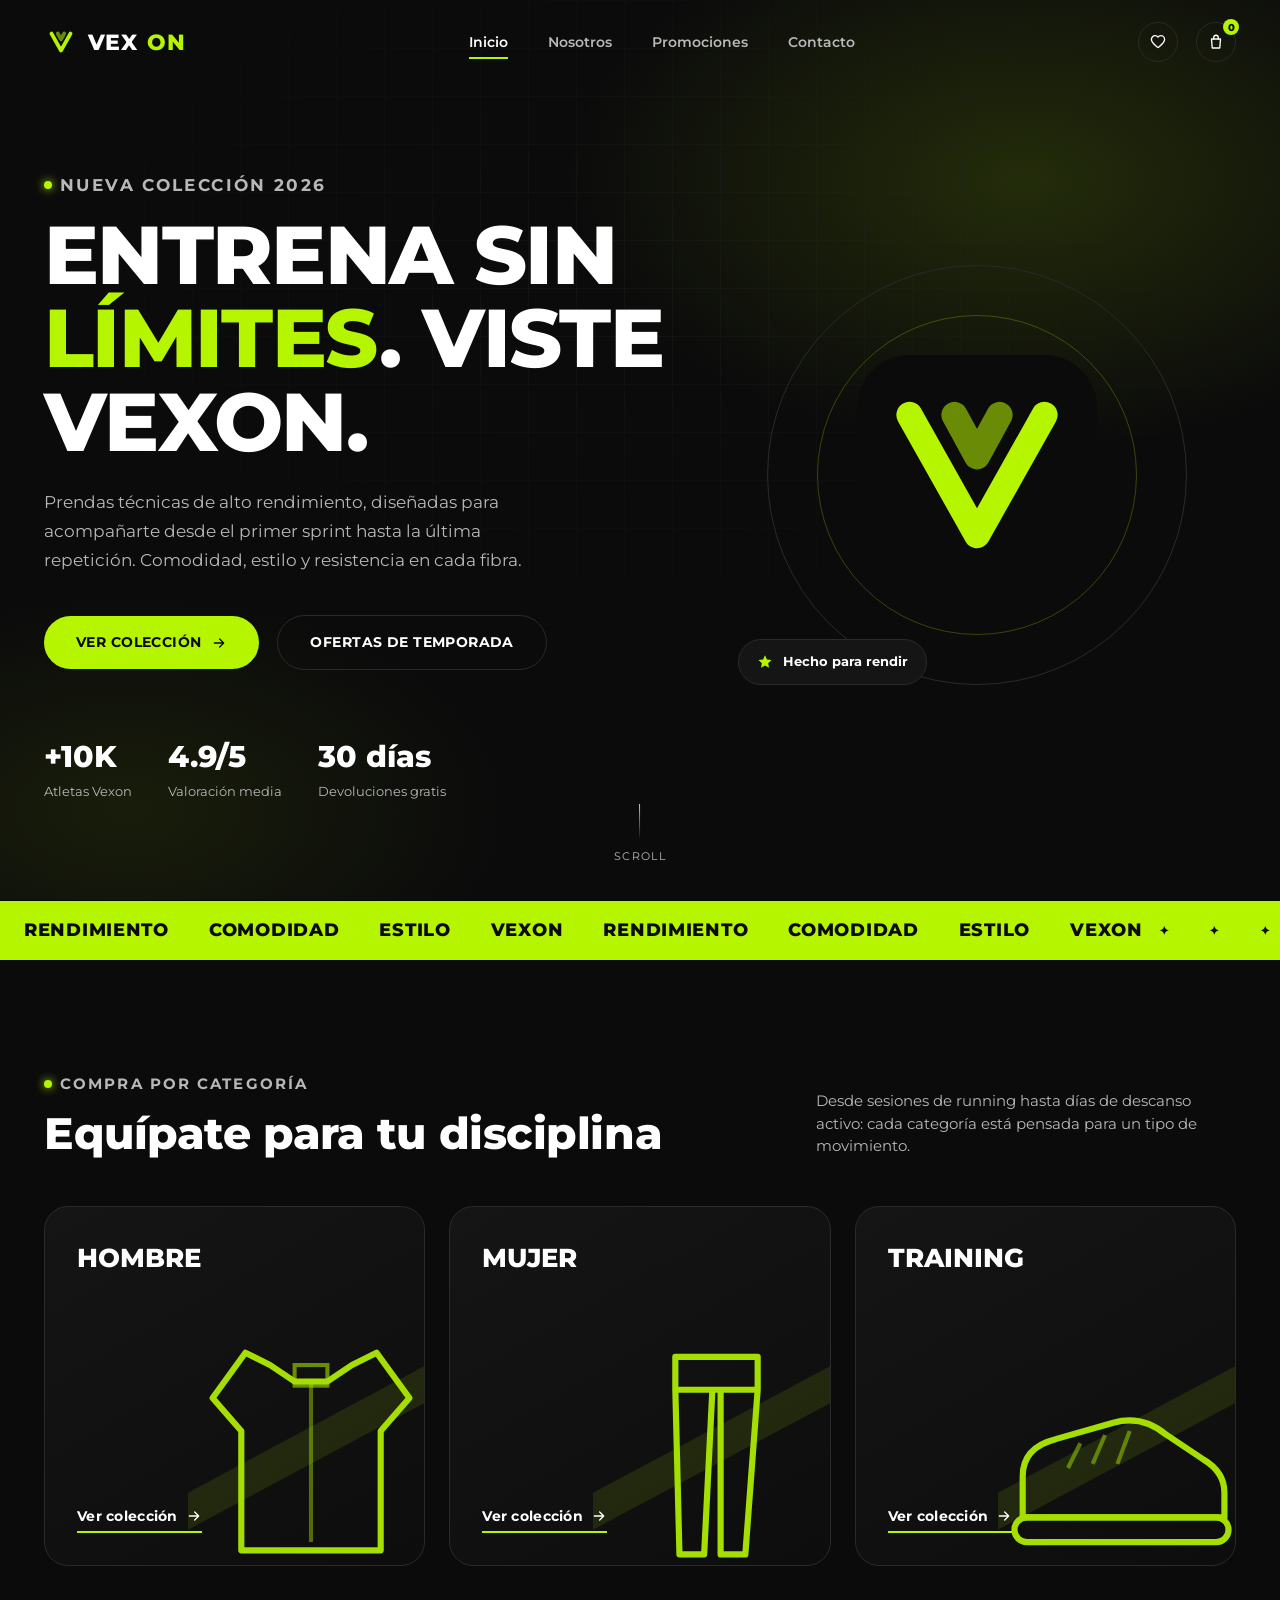
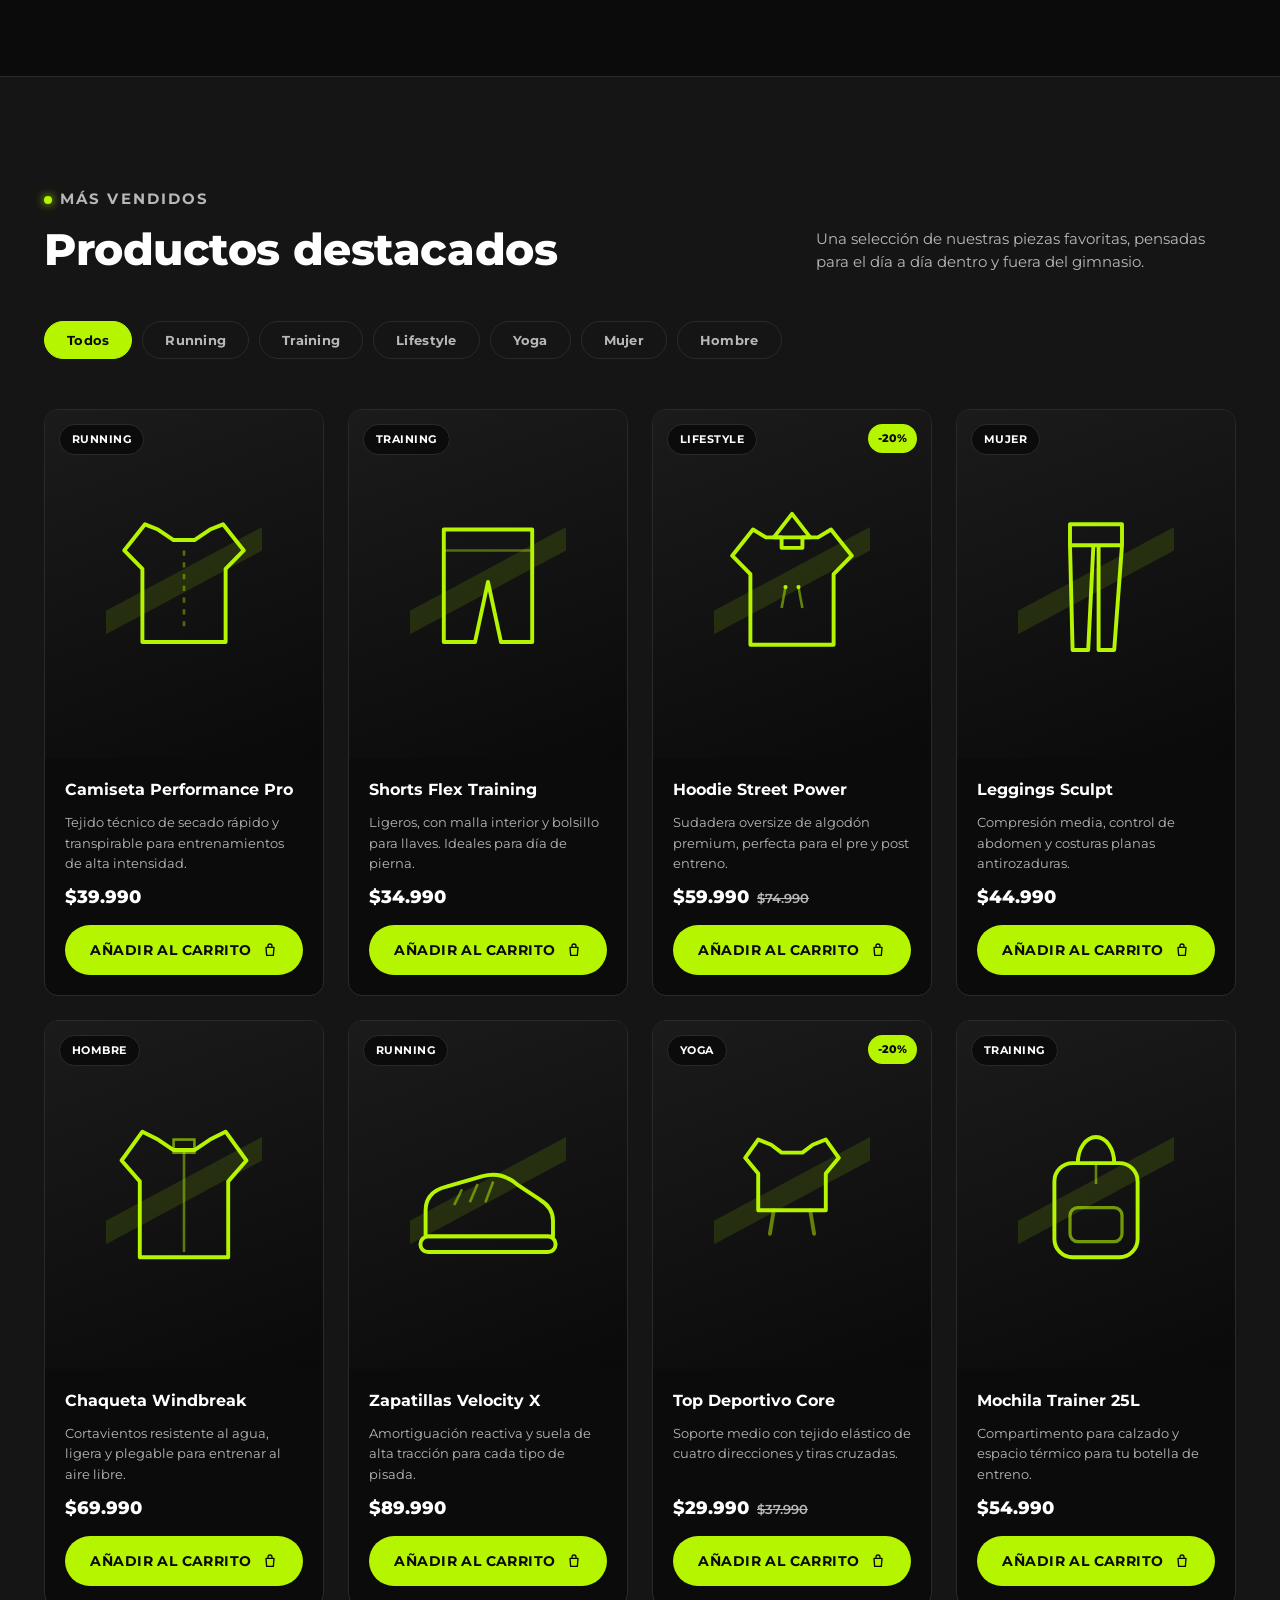
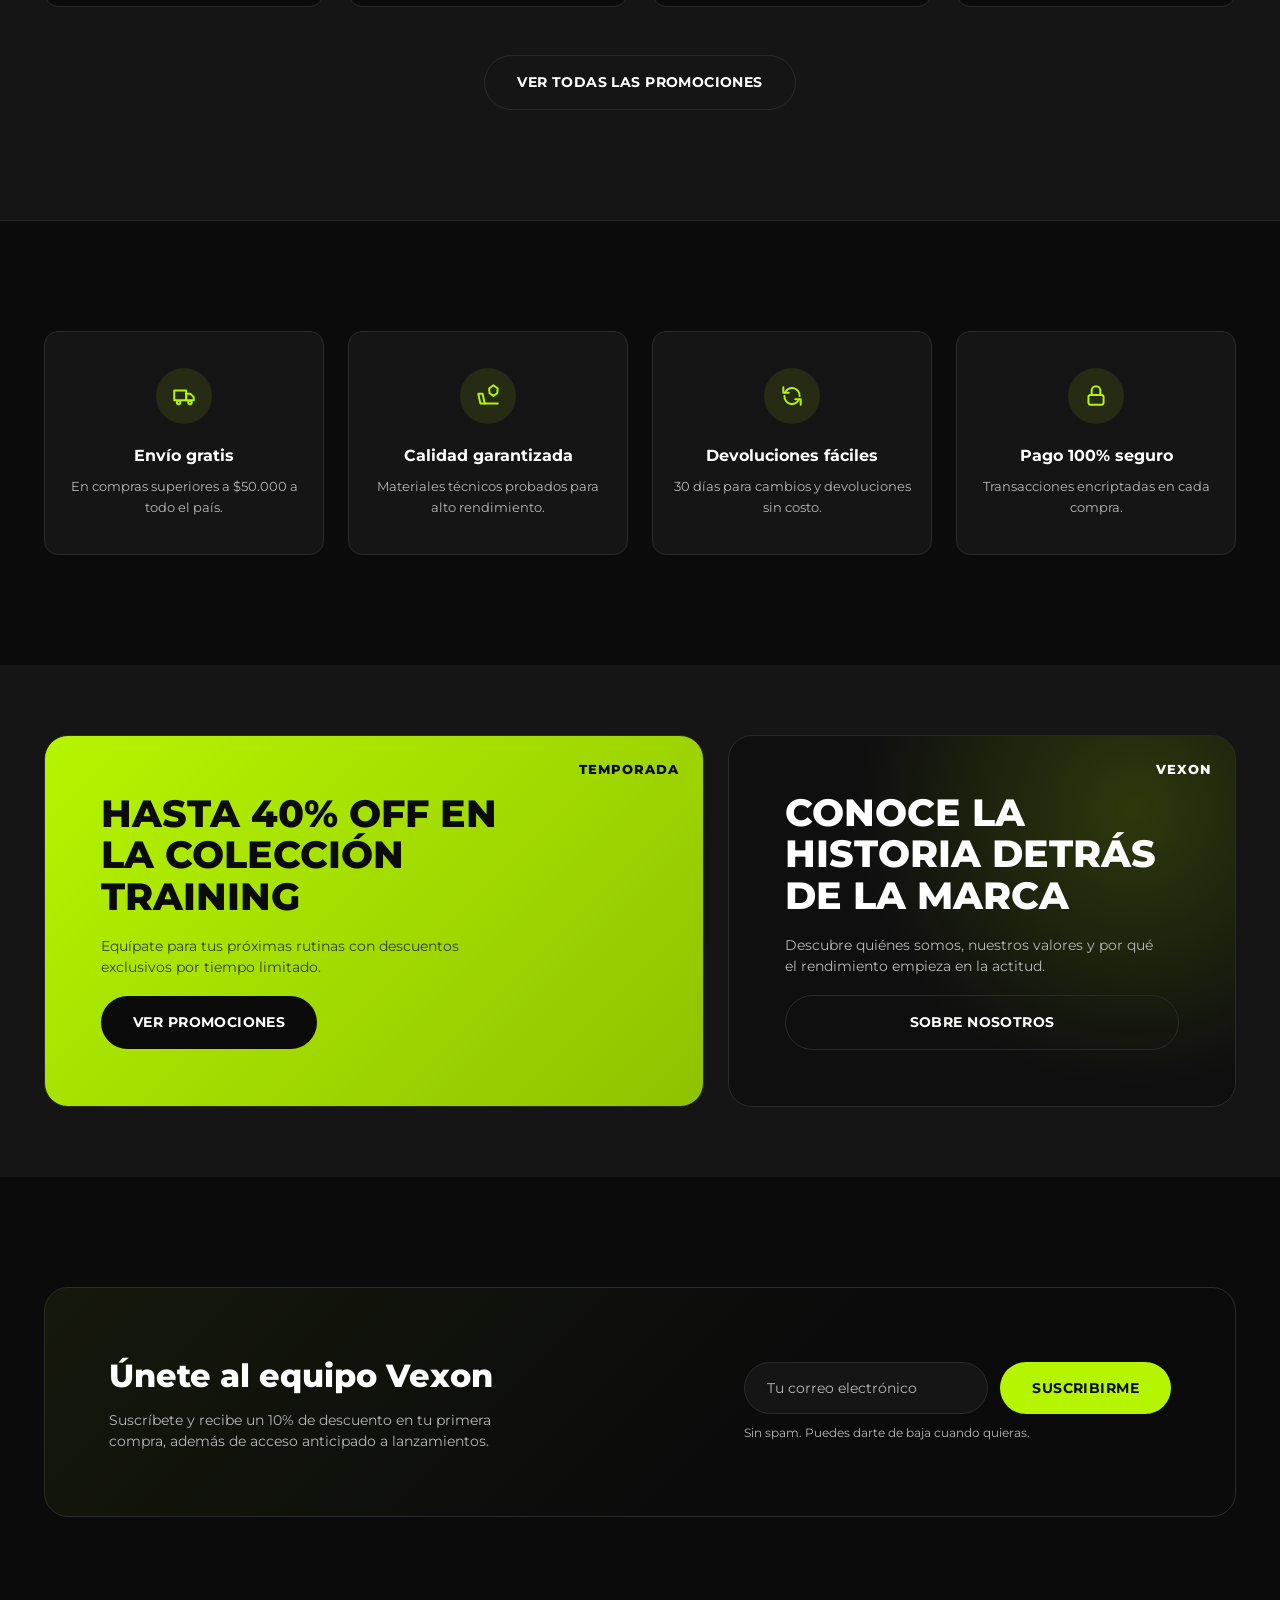
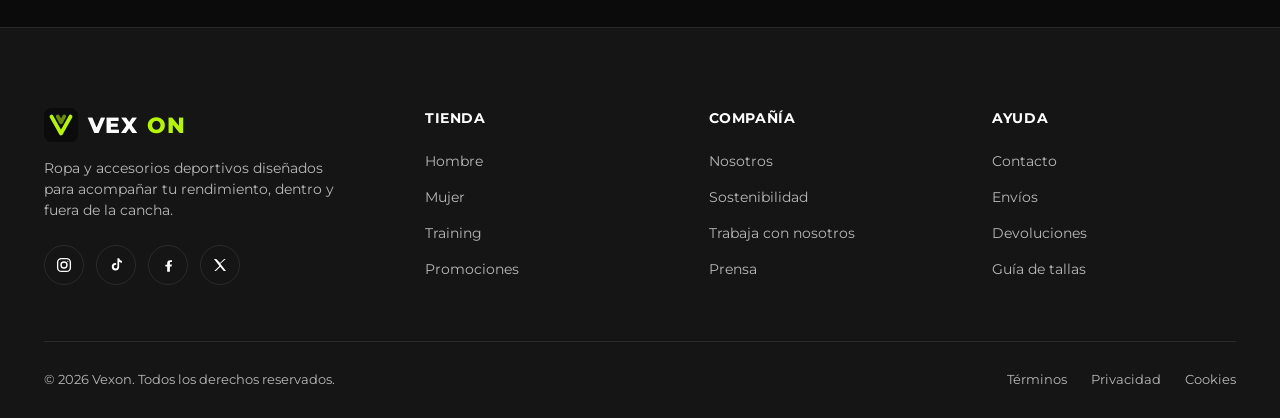
==== index.html @ 49bed523 "home termiando" ====
<!DOCTYPE html>
<html lang="es">
<head>
  <meta charset="UTF-8" />
  <meta name="viewport" content="width=device-width, initial-scale=1.0" />
  <title>Vexon | Ropa deportiva de alto rendimiento</title>
  <meta name="description" content="Vexon — ropa y accesorios deportivos diseñados para rendir al máximo. Running, training y lifestyle en una sola marca." />
  <link rel="icon" type="image/svg+xml" href="assets/icons/logo-mark.svg" />

  <link rel="preconnect" href="https://fonts.googleapis.com" />
  <link rel="preconnect" href="https://fonts.gstatic.com" crossorigin />
  <link href="https://fonts.googleapis.com/css2?family=Montserrat:wght@400;500;600;700;800&display=swap" rel="stylesheet" />

  <link rel="stylesheet" href="styles/index.css" />
</head>
<body>

  <!-- ============================= HEADER ============================= -->
  <header class="header" id="header">
    <div class="container nav">
      <a href="#inicio" class="brand">
        <img src="assets/icons/logo-mark.svg" alt="" width="34" height="34" />
        VEX<span>ON</span>
      </a>

      <nav class="nav-links" id="navLinks">
        <a href="#inicio" class="is-active">Inicio</a>
        <a href="nosotros.html">Nosotros</a>
        <a href="promociones.html">Promociones</a>
        <a href="contacto.html">Contacto</a>
      </nav>

      <div class="nav-actions">
        <button class="icon-btn" id="wishlistHeaderBtn" aria-label="Favoritos" type="button">
          <svg viewBox="0 0 24 24" fill="none" stroke="currentColor" stroke-width="1.8" stroke-linecap="round" stroke-linejoin="round"><path d="M20.8 8.6c0 4-4.2 6.9-8.3 10.5-.3.3-.7.3-1 0C7.4 15.5 3.2 12.6 3.2 8.6 3.2 5.5 5.6 3.5 8.2 3.5c1.6 0 3 .8 3.8 2 .8-1.2 2.2-2 3.8-2 2.6 0 5 2 5 5.1Z"/></svg>
        </button>
        <button class="icon-btn" id="cartBtn" aria-label="Carrito de compras" type="button">
          <svg viewBox="0 0 24 24" fill="none" stroke="currentColor" stroke-width="1.8" stroke-linecap="round" stroke-linejoin="round"><path d="M6 8h12l-1 12H7L6 8Z"/><path d="M9 8V6a3 3 0 1 1 6 0v2"/></svg>
          <span class="cart-count" id="cartCount">0</span>
        </button>
        <button class="nav-toggle" id="navToggle" aria-label="Abrir menú" aria-expanded="false">
          <svg class="icon-open" viewBox="0 0 24 24" fill="none" stroke="currentColor" stroke-width="1.8" stroke-linecap="round"><path d="M3 6h18M3 12h18M3 18h18"/></svg>
          <svg class="icon-close" viewBox="0 0 24 24" fill="none" stroke="currentColor" stroke-width="1.8" stroke-linecap="round"><path d="M6 6l12 12M18 6 6 18"/></svg>
        </button>
      </div>
    </div>
  </header>

  <main>
    <!-- ============================= HERO ============================= -->
    <section id="inicio" class="hero">
      <div class="container hero-grid">
        <div class="hero-content">
          <p class="eyebrow">Nueva colección 2026</p>
          <h1>Entrena sin <em>límites</em>. Viste Vexon.</h1>
          <p>
            Prendas técnicas de alto rendimiento, diseñadas para acompañarte desde el
            primer sprint hasta la última repetición. Comodidad, estilo y resistencia
            en cada fibra.
          </p>

          <div class="hero-actions">
            <a href="#productos" class="btn btn-primary">
              Ver colección
              <svg viewBox="0 0 24 24" fill="none" stroke="currentColor" stroke-width="2" stroke-linecap="round" stroke-linejoin="round"><path d="M5 12h14M13 6l6 6-6 6"/></svg>
            </a>
            <a href="promociones.html" class="btn btn-outline">Ofertas de temporada</a>
          </div>

          <div class="hero-stats reveal">
            <div>
              <strong>+10K</strong>
              <span>Atletas Vexon</span>
            </div>
            <div>
              <strong>4.9/5</strong>
              <span>Valoración media</span>
            </div>
            <div>
              <strong>30 días</strong>
              <span>Devoluciones gratis</span>
            </div>
          </div>
        </div>

        <div class="hero-visual">
          <div class="glow-ring"></div>
          <div class="glow-ring"></div>
          <div class="hero-mark">
            <img src="assets/icons/logo-mark.svg" alt="Símbolo Vexon" />
          </div>
          <div class="hero-badge">
            <svg viewBox="0 0 24 24" fill="currentColor"><path d="M12 2l2.9 6.3 6.9.8-5.1 4.7 1.4 6.8L12 17.3 5.9 20.6l1.4-6.8-5.1-4.7 6.9-.8L12 2Z"/></svg>
            Hecho para rendir
          </div>
        </div>
      </div>

      <a href="#categorias" class="scroll-cue">
        <span class="line"></span>
        Scroll
      </a>
    </section>

    <!-- ============================= MARQUEE ============================= -->
    <div class="marquee">
      <div class="marquee-track" id="marqueeTrack">
        <span>Rendimiento <span>Comodidad <span>Estilo <span>Vexon <span>Rendimiento <span>Comodidad <span>Estilo <span>Vexon </span></span></span></span></span></span></span></span>
      </div>
    </div>

    <!-- ============================= CATEGORÍAS ============================= -->
    <section id="categorias" class="section categories">
      <div class="container">
        <div class="section-head reveal">
          <div>
            <p class="eyebrow">Compra por categoría</p>
            <h2>Equípate para tu disciplina</h2>
          </div>
          <p>Desde sesiones de running hasta días de descanso activo: cada categoría está pensada para un tipo de movimiento.</p>
        </div>

        <div class="category-grid">
          <article class="category-card reveal">
            <h3>Hombre</h3>
            <img class="category-icon" src="assets/images/product-jacket.svg" alt="" />
            <a href="#productos" class="text-link">
              Ver colección
              <svg viewBox="0 0 24 24" fill="none" stroke="currentColor" stroke-width="2" stroke-linecap="round" stroke-linejoin="round"><path d="M5 12h14M13 6l6 6-6 6"/></svg>
            </a>
          </article>

          <article class="category-card reveal">
            <h3>Mujer</h3>
            <img class="category-icon" src="assets/images/product-leggings.svg" alt="" />
            <a href="#productos" class="text-link">
              Ver colección
              <svg viewBox="0 0 24 24" fill="none" stroke="currentColor" stroke-width="2" stroke-linecap="round" stroke-linejoin="round"><path d="M5 12h14M13 6l6 6-6 6"/></svg>
            </a>
          </article>

          <article class="category-card reveal">
            <h3>Training</h3>
            <img class="category-icon" src="assets/images/product-sneakers.svg" alt="" />
            <a href="#productos" class="text-link">
              Ver colección
              <svg viewBox="0 0 24 24" fill="none" stroke="currentColor" stroke-width="2" stroke-linecap="round" stroke-linejoin="round"><path d="M5 12h14M13 6l6 6-6 6"/></svg>
            </a>
          </article>
        </div>
      </div>
    </section>

    <!-- ============================= PRODUCTOS ============================= -->
    <section id="productos" class="section products">
      <div class="container">
        <div class="section-head reveal">
          <div>
            <p class="eyebrow">Más vendidos</p>
            <h2>Productos destacados</h2>
          </div>
          <p>Una selección de nuestras piezas favoritas, pensadas para el día a día dentro y fuera del gimnasio.</p>
        </div>

        <div class="filter-tabs reveal" id="filterTabs">
          <button type="button" class="is-active" data-filter="Todos">Todos</button>
          <button type="button" data-filter="Running">Running</button>
          <button type="button" data-filter="Training">Training</button>
          <button type="button" data-filter="Lifestyle">Lifestyle</button>
          <button type="button" data-filter="Yoga">Yoga</button>
          <button type="button" data-filter="Mujer">Mujer</button>
          <button type="button" data-filter="Hombre">Hombre</button>
        </div>

        <div class="product-grid" id="productGrid">

          <!-- Producto 1 -->
          <article class="product-card reveal" data-category="Running">
            <div class="product-media">
              <span class="product-tag">Running</span>
              <img src="assets/images/product-tshirt.svg" alt="Camiseta Performance Pro" />
              <button class="product-wishlist" type="button" aria-label="Agregar a favoritos">
                <svg viewBox="0 0 24 24" fill="none" stroke="currentColor" stroke-width="1.8" stroke-linecap="round" stroke-linejoin="round"><path d="M20.8 8.6c0 4-4.2 6.9-8.3 10.5-.3.3-.7.3-1 0C7.4 15.5 3.2 12.6 3.2 8.6 3.2 5.5 5.6 3.5 8.2 3.5c1.6 0 3 .8 3.8 2 .8-1.2 2.2-2 3.8-2 2.6 0 5 2 5 5.1Z"/></svg>
              </button>
            </div>
            <div class="product-info">
              <h3>Camiseta Performance Pro</h3>
              <p>Tejido técnico de secado rápido y transpirable para entrenamientos de alta intensidad.</p>
              <div class="product-price"><span>$39.990</span></div>
              <button class="btn btn-primary btn-block btn-add">
                Añadir al carrito
                <svg viewBox="0 0 24 24" fill="none" stroke="currentColor" stroke-width="2" stroke-linecap="round" stroke-linejoin="round"><path d="M6 8h12l-1 12H7L6 8Z"/><path d="M9 8V6a3 3 0 1 1 6 0v2"/></svg>
              </button>
            </div>
          </article>

          <!-- Producto 2 -->
          <article class="product-card reveal" data-category="Training">
            <div class="product-media">
              <span class="product-tag">Training</span>
              <img src="assets/images/product-shorts.svg" alt="Shorts Flex Training" />
              <button class="product-wishlist" type="button" aria-label="Agregar a favoritos">
                <svg viewBox="0 0 24 24" fill="none" stroke="currentColor" stroke-width="1.8" stroke-linecap="round" stroke-linejoin="round"><path d="M20.8 8.6c0 4-4.2 6.9-8.3 10.5-.3.3-.7.3-1 0C7.4 15.5 3.2 12.6 3.2 8.6 3.2 5.5 5.6 3.5 8.2 3.5c1.6 0 3 .8 3.8 2 .8-1.2 2.2-2 3.8-2 2.6 0 5 2 5 5.1Z"/></svg>
              </button>
            </div>
            <div class="product-info">
              <h3>Shorts Flex Training</h3>
              <p>Ligeros, con malla interior y bolsillo para llaves. Ideales para día de pierna.</p>
              <div class="product-price"><span>$34.990</span></div>
              <button class="btn btn-primary btn-block btn-add">
                Añadir al carrito
                <svg viewBox="0 0 24 24" fill="none" stroke="currentColor" stroke-width="2" stroke-linecap="round" stroke-linejoin="round"><path d="M6 8h12l-1 12H7L6 8Z"/><path d="M9 8V6a3 3 0 1 1 6 0v2"/></svg>
              </button>
            </div>
          </article>

          <!-- Producto 3 -->
          <article class="product-card reveal" data-category="Lifestyle">
            <div class="product-media">
              <span class="product-tag">Lifestyle</span>
              <span class="product-discount">-20%</span>
              <img src="assets/images/product-hoodie.svg" alt="Hoodie Street Power" />
              <button class="product-wishlist" type="button" aria-label="Agregar a favoritos">
                <svg viewBox="0 0 24 24" fill="none" stroke="currentColor" stroke-width="1.8" stroke-linecap="round" stroke-linejoin="round"><path d="M20.8 8.6c0 4-4.2 6.9-8.3 10.5-.3.3-.7.3-1 0C7.4 15.5 3.2 12.6 3.2 8.6 3.2 5.5 5.6 3.5 8.2 3.5c1.6 0 3 .8 3.8 2 .8-1.2 2.2-2 3.8-2 2.6 0 5 2 5 5.1Z"/></svg>
              </button>
            </div>
            <div class="product-info">
              <h3>Hoodie Street Power</h3>
              <p>Sudadera oversize de algodón premium, perfecta para el pre y post entreno.</p>
              <div class="product-price">
                <span>$59.990</span>
                <span class="old-price">$74.990</span>
              </div>
              <button class="btn btn-primary btn-block btn-add">
                Añadir al carrito
                <svg viewBox="0 0 24 24" fill="none" stroke="currentColor" stroke-width="2" stroke-linecap="round" stroke-linejoin="round"><path d="M6 8h12l-1 12H7L6 8Z"/><path d="M9 8V6a3 3 0 1 1 6 0v2"/></svg>
              </button>
            </div>
          </article>

          <!-- Producto 4 -->
          <article class="product-card reveal" data-category="Mujer">
            <div class="product-media">
              <span class="product-tag">Mujer</span>
              <img src="assets/images/product-leggings.svg" alt="Leggings Sculpt" />
              <button class="product-wishlist" type="button" aria-label="Agregar a favoritos">
                <svg viewBox="0 0 24 24" fill="none" stroke="currentColor" stroke-width="1.8" stroke-linecap="round" stroke-linejoin="round"><path d="M20.8 8.6c0 4-4.2 6.9-8.3 10.5-.3.3-.7.3-1 0C7.4 15.5 3.2 12.6 3.2 8.6 3.2 5.5 5.6 3.5 8.2 3.5c1.6 0 3 .8 3.8 2 .8-1.2 2.2-2 3.8-2 2.6 0 5 2 5 5.1Z"/></svg>
              </button>
            </div>
            <div class="product-info">
              <h3>Leggings Sculpt</h3>
              <p>Compresión media, control de abdomen y costuras planas antirozaduras.</p>
              <div class="product-price"><span>$44.990</span></div>
              <button class="btn btn-primary btn-block btn-add">
                Añadir al carrito
                <svg viewBox="0 0 24 24" fill="none" stroke="currentColor" stroke-width="2" stroke-linecap="round" stroke-linejoin="round"><path d="M6 8h12l-1 12H7L6 8Z"/><path d="M9 8V6a3 3 0 1 1 6 0v2"/></svg>
              </button>
            </div>
          </article>

          <!-- Producto 5 -->
          <article class="product-card reveal" data-category="Hombre">
            <div class="product-media">
              <span class="product-tag">Hombre</span>
              <img src="assets/images/product-jacket.svg" alt="Chaqueta Windbreak" />
              <button class="product-wishlist" type="button" aria-label="Agregar a favoritos">
                <svg viewBox="0 0 24 24" fill="none" stroke="currentColor" stroke-width="1.8" stroke-linecap="round" stroke-linejoin="round"><path d="M20.8 8.6c0 4-4.2 6.9-8.3 10.5-.3.3-.7.3-1 0C7.4 15.5 3.2 12.6 3.2 8.6 3.2 5.5 5.6 3.5 8.2 3.5c1.6 0 3 .8 3.8 2 .8-1.2 2.2-2 3.8-2 2.6 0 5 2 5 5.1Z"/></svg>
              </button>
            </div>
            <div class="product-info">
              <h3>Chaqueta Windbreak</h3>
              <p>Cortavientos resistente al agua, ligera y plegable para entrenar al aire libre.</p>
              <div class="product-price"><span>$69.990</span></div>
              <button class="btn btn-primary btn-block btn-add">
                Añadir al carrito
                <svg viewBox="0 0 24 24" fill="none" stroke="currentColor" stroke-width="2" stroke-linecap="round" stroke-linejoin="round"><path d="M6 8h12l-1 12H7L6 8Z"/><path d="M9 8V6a3 3 0 1 1 6 0v2"/></svg>
              </button>
            </div>
          </article>

          <!-- Producto 6 -->
          <article class="product-card reveal" data-category="Running">
            <div class="product-media">
              <span class="product-tag">Running</span>
              <img src="assets/images/product-sneakers.svg" alt="Zapatillas Velocity X" />
              <button class="product-wishlist" type="button" aria-label="Agregar a favoritos">
                <svg viewBox="0 0 24 24" fill="none" stroke="currentColor" stroke-width="1.8" stroke-linecap="round" stroke-linejoin="round"><path d="M20.8 8.6c0 4-4.2 6.9-8.3 10.5-.3.3-.7.3-1 0C7.4 15.5 3.2 12.6 3.2 8.6 3.2 5.5 5.6 3.5 8.2 3.5c1.6 0 3 .8 3.8 2 .8-1.2 2.2-2 3.8-2 2.6 0 5 2 5 5.1Z"/></svg>
              </button>
            </div>
            <div class="product-info">
              <h3>Zapatillas Velocity X</h3>
              <p>Amortiguación reactiva y suela de alta tracción para cada tipo de pisada.</p>
              <div class="product-price"><span>$89.990</span></div>
              <button class="btn btn-primary btn-block btn-add">
                Añadir al carrito
                <svg viewBox="0 0 24 24" fill="none" stroke="currentColor" stroke-width="2" stroke-linecap="round" stroke-linejoin="round"><path d="M6 8h12l-1 12H7L6 8Z"/><path d="M9 8V6a3 3 0 1 1 6 0v2"/></svg>
              </button>
            </div>
          </article>

          <!-- Producto 7 -->
          <article class="product-card reveal" data-category="Yoga">
            <div class="product-media">
              <span class="product-tag">Yoga</span>
              <span class="product-discount">-20%</span>
              <img src="assets/images/product-top.svg" alt="Top Deportivo Core" />
              <button class="product-wishlist" type="button" aria-label="Agregar a favoritos">
                <svg viewBox="0 0 24 24" fill="none" stroke="currentColor" stroke-width="1.8" stroke-linecap="round" stroke-linejoin="round"><path d="M20.8 8.6c0 4-4.2 6.9-8.3 10.5-.3.3-.7.3-1 0C7.4 15.5 3.2 12.6 3.2 8.6 3.2 5.5 5.6 3.5 8.2 3.5c1.6 0 3 .8 3.8 2 .8-1.2 2.2-2 3.8-2 2.6 0 5 2 5 5.1Z"/></svg>
              </button>
            </div>
            <div class="product-info">
              <h3>Top Deportivo Core</h3>
              <p>Soporte medio con tejido elástico de cuatro direcciones y tiras cruzadas.</p>
              <div class="product-price">
                <span>$29.990</span>
                <span class="old-price">$37.990</span>
              </div>
              <button class="btn btn-primary btn-block btn-add">
                Añadir al carrito
                <svg viewBox="0 0 24 24" fill="none" stroke="currentColor" stroke-width="2" stroke-linecap="round" stroke-linejoin="round"><path d="M6 8h12l-1 12H7L6 8Z"/><path d="M9 8V6a3 3 0 1 1 6 0v2"/></svg>
              </button>
            </div>
          </article>

          <!-- Producto 8 -->
          <article class="product-card reveal" data-category="Training">
            <div class="product-media">
              <span class="product-tag">Training</span>
              <img src="assets/images/product-bag.svg" alt="Mochila Trainer 25L" />
              <button class="product-wishlist" type="button" aria-label="Agregar a favoritos">
                <svg viewBox="0 0 24 24" fill="none" stroke="currentColor" stroke-width="1.8" stroke-linecap="round" stroke-linejoin="round"><path d="M20.8 8.6c0 4-4.2 6.9-8.3 10.5-.3.3-.7.3-1 0C7.4 15.5 3.2 12.6 3.2 8.6 3.2 5.5 5.6 3.5 8.2 3.5c1.6 0 3 .8 3.8 2 .8-1.2 2.2-2 3.8-2 2.6 0 5 2 5 5.1Z"/></svg>
              </button>
            </div>
            <div class="product-info">
              <h3>Mochila Trainer 25L</h3>
              <p>Compartimento para calzado y espacio térmico para tu botella de entreno.</p>
              <div class="product-price"><span>$54.990</span></div>
              <button class="btn btn-primary btn-block btn-add">
                Añadir al carrito
                <svg viewBox="0 0 24 24" fill="none" stroke="currentColor" stroke-width="2" stroke-linecap="round" stroke-linejoin="round"><path d="M6 8h12l-1 12H7L6 8Z"/><path d="M9 8V6a3 3 0 1 1 6 0v2"/></svg>
              </button>
            </div>
          </article>

        </div>

        <div class="products-footer">
          <a href="promociones.html" class="btn btn-outline">Ver todas las promociones</a>
        </div>
      </div>
    </section>

    <!-- ============================= BENEFICIOS ============================= -->
    <section id="beneficios" class="section benefits">
      <div class="container">
        <div class="benefits-grid">
          <div class="benefit-card reveal">
            <div class="benefit-icon">
              <svg viewBox="0 0 24 24" fill="none" stroke="currentColor" stroke-width="1.8" stroke-linecap="round" stroke-linejoin="round"><path d="M3 7h11v9H3V7Z"/><path d="M14 10h4l3 3v3h-7v-6Z"/><circle cx="7" cy="18" r="1.6"/><circle cx="17.5" cy="18" r="1.6"/></svg>
            </div>
            <h3>Envío gratis</h3>
            <p>En compras superiores a $50.000 a todo el país.</p>
          </div>

          <div class="benefit-card reveal">
            <div class="benefit-icon">
              <svg viewBox="0 0 24 24" fill="none" stroke="currentColor" stroke-width="1.8" stroke-linecap="round" stroke-linejoin="round"><path d="M17 2.1 21 5l-.5 4.5-3.5 2.4-3.5-2.4L13 5l4-2.9Z"/><path d="M3 10h4l2 9H5l-2-9Z"/><path d="M9 19h12"/></svg>
            </div>
            <h3>Calidad garantizada</h3>
            <p>Materiales técnicos probados para alto rendimiento.</p>
          </div>

          <div class="benefit-card reveal">
            <div class="benefit-icon">
              <svg viewBox="0 0 24 24" fill="none" stroke="currentColor" stroke-width="1.8" stroke-linecap="round" stroke-linejoin="round"><path d="M4 4v5h5"/><path d="M20 20v-5h-5"/><path d="M5.5 9A7 7 0 0 1 19 12M18.5 15A7 7 0 0 1 5 12"/></svg>
            </div>
            <h3>Devoluciones fáciles</h3>
            <p>30 días para cambios y devoluciones sin costo.</p>
          </div>

          <div class="benefit-card reveal">
            <div class="benefit-icon">
              <svg viewBox="0 0 24 24" fill="none" stroke="currentColor" stroke-width="1.8" stroke-linecap="round" stroke-linejoin="round"><rect x="5" y="11" width="14" height="9" rx="2"/><path d="M8 11V7a4 4 0 1 1 8 0v4"/></svg>
            </div>
            <h3>Pago 100% seguro</h3>
            <p>Transacciones encriptadas en cada compra.</p>
          </div>
        </div>
      </div>
    </section>

    <!-- ============================= PROMO ============================= -->
    <section id="promo" class="section-tight promo">
      <div class="container">
        <div class="promo-grid">
          <div class="promo-card is-accent reveal">
            <span class="promo-tag">Temporada</span>
            <h3>Hasta 40% OFF en la colección Training</h3>
            <p>Equípate para tus próximas rutinas con descuentos exclusivos por tiempo limitado.</p>
            <a href="promociones.html" class="btn btn-dark">Ver promociones</a>
          </div>

          <div class="promo-card is-dark reveal">
            <span class="promo-tag">Vexon</span>
            <h3>Conoce la historia detrás de la marca</h3>
            <p>Descubre quiénes somos, nuestros valores y por qué el rendimiento empieza en la actitud.</p>
            <a href="nosotros.html" class="btn btn-outline">Sobre nosotros</a>
          </div>
        </div>
      </div>
    </section>

    <!-- ============================= NEWSLETTER ============================= -->
    <section id="newsletter" class="section newsletter">
      <div class="container">
        <div class="newsletter-box reveal">
          <div class="newsletter-copy">
            <h2>Únete al equipo Vexon</h2>
            <p>Suscríbete y recibe un 10% de descuento en tu primera compra, además de acceso anticipado a lanzamientos.</p>
          </div>

          <div>
            <form class="newsletter-form" id="newsletterForm">
              <input type="email" placeholder="Tu correo electrónico" required aria-label="Correo electrónico" />
              <button type="submit" class="btn btn-primary">Suscribirme</button>
            </form>
            <p class="newsletter-note" id="newsletterNote">Sin spam. Puedes darte de baja cuando quieras.</p>
          </div>
        </div>
      </div>
    </section>
  </main>

  <!-- ============================= FOOTER ============================= -->
  <footer class="footer">
    <div class="container">
      <div class="footer-grid">
        <div class="footer-brand">
          <a href="#inicio" class="brand">
            <img src="assets/icons/logo-mark.svg" alt="" width="34" height="34" />
            VEX<span>ON</span>
          </a>
          <p>Ropa y accesorios deportivos diseñados para acompañar tu rendimiento, dentro y fuera de la cancha.</p>
          <div class="social-row">
            <a class="icon-btn" href="#" aria-label="Instagram">
              <svg viewBox="0 0 24 24" fill="none" stroke="currentColor" stroke-width="1.8"><rect x="3.5" y="3.5" width="17" height="17" rx="5"/><circle cx="12" cy="12" r="4"/><circle cx="17" cy="7" r="0.8" fill="currentColor" stroke="none"/></svg>
            </a>
            <a class="icon-btn" href="#" aria-label="TikTok">
              <svg viewBox="0 0 24 24" fill="currentColor"><path d="M14 3h2.3c.3 1.8 1.6 3.3 3.7 3.5v2.4c-1.4 0-2.7-.4-3.8-1.2v6.6a4.9 4.9 0 1 1-4.9-4.9c.3 0 .6 0 .9.1v2.5a2.4 2.4 0 1 0 1.7 2.3V3Z"/></svg>
            </a>
            <a class="icon-btn" href="#" aria-label="Facebook">
              <svg viewBox="0 0 24 24" fill="currentColor"><path d="M14.5 21v-7h2.3l.4-2.7h-2.7V9.4c0-.8.2-1.3 1.4-1.3h1.4V5.7c-.6-.1-1.5-.2-2.4-.2-2.4 0-4 1.5-4 4.1v2.2H8.5V14h2.4v7h3.6Z"/></svg>
            </a>
            <a class="icon-btn" href="#" aria-label="X / Twitter">
              <svg viewBox="0 0 24 24" fill="currentColor"><path d="M4 4l7.3 9.2L4.4 20h2.1l5.9-5.8L17 20h3l-7.6-9.6L19.6 4h-2.1l-5.4 5.3L7 4H4Z"/></svg>
            </a>
          </div>
        </div>

        <div class="footer-col">
          <h4>Tienda</h4>
          <ul>
            <li><a href="#categorias">Hombre</a></li>
            <li><a href="#categorias">Mujer</a></li>
            <li><a href="#productos">Training</a></li>
            <li><a href="promociones.html">Promociones</a></li>
          </ul>
        </div>

        <div class="footer-col">
          <h4>Compañía</h4>
          <ul>
            <li><a href="nosotros.html">Nosotros</a></li>
            <li><a href="nosotros.html">Sostenibilidad</a></li>
            <li><a href="contacto.html">Trabaja con nosotros</a></li>
            <li><a href="contacto.html">Prensa</a></li>
          </ul>
        </div>

        <div class="footer-col">
          <h4>Ayuda</h4>
          <ul>
            <li><a href="contacto.html">Contacto</a></li>
            <li><a href="contacto.html">Envíos</a></li>
            <li><a href="contacto.html">Devoluciones</a></li>
            <li><a href="contacto.html">Guía de tallas</a></li>
          </ul>
        </div>
      </div>

      <div class="footer-bottom">
        <p>&copy; <span id="year"></span> Vexon. Todos los derechos reservados.</p>
        <div class="footer-legal">
          <a href="contacto.html">Términos</a>
          <a href="contacto.html">Privacidad</a>
          <a href="contacto.html">Cookies</a>
        </div>
      </div>
    </div>
  </footer>

  <script>
    // ---------- Header: estado al hacer scroll ----------
    const header = document.getElementById('header');
    const onScroll = () => {
      header.classList.toggle('is-scrolled', window.scrollY > 10);
    };
    document.addEventListener('scroll', onScroll);
    onScroll();

    // ---------- Menú móvil ----------
    const navToggle = document.getElementById('navToggle');
    const navLinks = document.getElementById('navLinks');

    const closeMenu = () => {
      navToggle.classList.remove('is-open');
      navLinks.classList.remove('is-open');
      navToggle.setAttribute('aria-expanded', 'false');
      document.body.style.overflow = '';
    };

    navToggle.addEventListener('click', () => {
      const isOpen = navLinks.classList.toggle('is-open');
      navToggle.classList.toggle('is-open', isOpen);
      navToggle.setAttribute('aria-expanded', String(isOpen));
      document.body.style.overflow = isOpen ? 'hidden' : '';
    });

    navLinks.querySelectorAll('a').forEach((link) => {
      link.addEventListener('click', closeMenu);
    });

    document.addEventListener('keydown', (e) => {
      if (e.key === 'Escape') closeMenu();
    });

    // ---------- Animación al hacer scroll (reveal) ----------
    const revealEls = document.querySelectorAll('.reveal');
    if ('IntersectionObserver' in window) {
      const observer = new IntersectionObserver(
        (entries) => {
          entries.forEach((entry) => {
            if (entry.isIntersecting) {
              entry.target.classList.add('is-visible');
              observer.unobserve(entry.target);
            }
          });
        },
        { threshold: 0.15 }
      );
      revealEls.forEach((el) => observer.observe(el));
    } else {
      revealEls.forEach((el) => el.classList.add('is-visible'));
    }

    // ---------- Filtro de productos ----------
    const filterTabs = document.getElementById('filterTabs');
    const productCards = document.querySelectorAll('#productGrid .product-card');

    filterTabs.addEventListener('click', (e) => {
      const btn = e.target.closest('button');
      if (!btn) return;

      filterTabs.querySelectorAll('button').forEach((b) => b.classList.remove('is-active'));
      btn.classList.add('is-active');

      const filter = btn.dataset.filter;
      productCards.forEach((card) => {
        const match = filter === 'Todos' || card.dataset.category === filter;
        card.style.display = match ? '' : 'none';
      });
    });

    // ---------- Favoritos ----------
    document.querySelectorAll('.product-wishlist').forEach((btn) => {
      btn.addEventListener('click', () => btn.classList.toggle('is-active'));
    });

    // ---------- Carrito (feedback visual) ----------
    const cartCount = document.getElementById('cartCount');
    let totalItems = 0;

    document.querySelectorAll('.btn-add').forEach((btn) => {
      const originalHTML = btn.innerHTML;
      btn.addEventListener('click', () => {
        totalItems += 1;
        cartCount.textContent = totalItems;

        btn.innerHTML = 'Añadido ✓';
        btn.disabled = true;
        setTimeout(() => {
          btn.innerHTML = originalHTML;
          btn.disabled = false;
        }, 1200);
      });
    });

    // ---------- Newsletter ----------
    const newsletterForm = document.getElementById('newsletterForm');
    const newsletterNote = document.getElementById('newsletterNote');

    newsletterForm.addEventListener('submit', (e) => {
      e.preventDefault();
      newsletterNote.textContent = '¡Listo! Revisa tu correo para confirmar la suscripción.';
      newsletterNote.classList.add('is-success');
      newsletterForm.reset();
    });

    // ---------- Año dinámico ----------
    document.getElementById('year').textContent = new Date().getFullYear();
  </script>
</body>
</html>
---- styles/index.css ----
/* ==========================================================================
   VEXON — index.css
   Página de inicio · Ropa deportiva
   ========================================================================== */

/* ---- Reset básico ---- */
*,
*::before,
*::after {
  box-sizing: border-box;
  margin: 0;
  padding: 0;
}

html {
  scroll-behavior: smooth;
}

section[id] {
  scroll-margin-top: 88px;
}

img,
svg {
  display: block;
  max-width: 100%;
}

a {
  color: inherit;
  text-decoration: none;
}

button {
  font-family: inherit;
  cursor: pointer;
  border: none;
  background: none;
}

ul {
  list-style: none;
}

/* ---- Variables globales ---- */
:root {
  --bg: #0b0b0b;
  --bg-section: #151515;
  --text-main: #ffffff;
  --text-secondary: #b8b8b8;
  --border: #2a2a2a;
  --accent: #b6f500;
  --accent-dark: #8fc200;

  --font-main: 'Montserrat', sans-serif;

  --container: 1240px;
  --radius-sm: 8px;
  --radius-md: 14px;
  --radius-lg: 24px;

  --transition: 0.3s ease;
}

body {
  font-family: var(--font-main);
  background-color: var(--bg);
  color: var(--text-main);
  line-height: 1.5;
  overflow-x: hidden;
  -webkit-font-smoothing: antialiased;
}

/* ---- Scrollbar (webkit) ---- */
::-webkit-scrollbar {
  width: 10px;
}
::-webkit-scrollbar-track {
  background: var(--bg);
}
::-webkit-scrollbar-thumb {
  background: var(--border);
  border-radius: 10px;
}
::-webkit-scrollbar-thumb:hover {
  background: var(--accent);
}

/* ---- Utilidades de layout ---- */
.container {
  width: 100%;
  max-width: var(--container);
  margin: 0 auto;
  padding: 0 24px;
}

.section {
  padding: 110px 0;
}

.section-tight {
  padding: 70px 0;
}

.eyebrow {
  display: inline-flex;
  align-items: center;
  gap: 8px;
  font-size: 13px;
  font-weight: 700;
  letter-spacing: 0.14em;
  text-transform: uppercase;
  color: var(--accent);
  margin-bottom: 14px;
}

.eyebrow::before {
  content: '';
  width: 8px;
  height: 8px;
  border-radius: 50%;
  background: var(--accent);
  box-shadow: 0 0 10px var(--accent);
}

.section-head {
  display: flex;
  align-items: flex-end;
  justify-content: space-between;
  gap: 24px;
  margin-bottom: 48px;
  flex-wrap: wrap;
}

.section-head h2 {
  font-size: clamp(28px, 4vw, 44px);
  font-weight: 800;
  letter-spacing: -0.01em;
  line-height: 1.1;
}

.section-head p {
  color: var(--text-secondary);
  max-width: 420px;
  font-size: 15px;
}

.text-link {
  display: inline-flex;
  align-items: center;
  gap: 8px;
  font-weight: 700;
  font-size: 14px;
  letter-spacing: 0.02em;
  color: var(--text-main);
  white-space: nowrap;
  border-bottom: 2px solid var(--accent);
  padding-bottom: 4px;
  transition: gap var(--transition), color var(--transition);
}

.text-link:hover {
  gap: 12px;
  color: var(--accent);
}

.text-link svg {
  width: 16px;
  height: 16px;
}

/* ---- Botones ---- */
.btn {
  display: inline-flex;
  align-items: center;
  justify-content: center;
  gap: 10px;
  padding: 16px 32px;
  border-radius: 999px;
  font-family: var(--font-main);
  font-weight: 700;
  font-size: 14px;
  letter-spacing: 0.03em;
  text-transform: uppercase;
  white-space: nowrap;
  transition: transform var(--transition), background var(--transition),
    color var(--transition), border-color var(--transition), box-shadow var(--transition);
}

.btn svg {
  width: 16px;
  height: 16px;
  flex-shrink: 0;
}

.btn-primary {
  background: var(--accent);
  color: #0b0b0b;
}

.btn-primary:hover {
  background: var(--text-main);
  transform: translateY(-2px);
  box-shadow: 0 10px 30px rgba(182, 245, 0, 0.18);
}

.btn-outline {
  background: transparent;
  color: var(--text-main);
  border: 1px solid var(--border);
}

.btn-outline:hover {
  border-color: var(--accent);
  color: var(--accent);
  transform: translateY(-2px);
}

.btn-sm {
  padding: 12px 20px;
  font-size: 12px;
}

.btn-block {
  width: 100%;
}

/* ==========================================================================
   HEADER / NAV
   ========================================================================== */
.header {
  position: fixed;
  top: 0;
  left: 0;
  width: 100%;
  z-index: 1000;
  padding: 22px 0;
  transition: background var(--transition), padding var(--transition),
    border-color var(--transition);
  border-bottom: 1px solid transparent;
}

.header.is-scrolled {
  background: rgba(11, 11, 11, 0.85);
  backdrop-filter: blur(10px);
  padding: 14px 0;
  border-color: var(--border);
}

.nav {
  display: flex;
  align-items: center;
  justify-content: space-between;
  gap: 24px;
}

.brand {
  display: flex;
  align-items: center;
  gap: 10px;
  font-weight: 800;
  font-size: 22px;
  letter-spacing: 0.02em;
  z-index: 1100;
}

.brand img {
  width: 34px;
  height: 34px;
}

.brand span {
  color: var(--accent);
}

.nav-links {
  display: flex;
  align-items: center;
  gap: 40px;
}

.nav-links a {
  position: relative;
  font-size: 14px;
  font-weight: 600;
  color: var(--text-secondary);
  transition: color var(--transition);
  padding: 6px 0;
}

.nav-links a::after {
  content: '';
  position: absolute;
  left: 0;
  bottom: 0;
  width: 0;
  height: 2px;
  background: var(--accent);
  transition: width var(--transition);
}

.nav-links a:hover,
.nav-links a.is-active {
  color: var(--text-main);
}

.nav-links a:hover::after,
.nav-links a.is-active::after {
  width: 100%;
}

.nav-actions {
  display: flex;
  align-items: center;
  gap: 18px;
}

.icon-btn {
  display: inline-flex;
  align-items: center;
  justify-content: center;
  width: 40px;
  height: 40px;
  border-radius: 50%;
  border: 1px solid var(--border);
  color: var(--text-main);
  transition: border-color var(--transition), color var(--transition), background var(--transition);
  position: relative;
}

.icon-btn svg {
  width: 18px;
  height: 18px;
}

.icon-btn:hover {
  border-color: var(--accent);
  color: var(--accent);
}

.cart-count {
  position: absolute;
  top: -4px;
  right: -4px;
  width: 16px;
  height: 16px;
  border-radius: 50%;
  background: var(--accent);
  color: #0b0b0b;
  font-size: 10px;
  font-weight: 800;
  display: flex;
  align-items: center;
  justify-content: center;
}

.nav-toggle {
  display: none;
  width: 40px;
  height: 40px;
  align-items: center;
  justify-content: center;
  color: var(--text-main);
  z-index: 1100;
}

.nav-toggle svg {
  width: 24px;
  height: 24px;
}

.icon-close {
  display: none;
}

.nav-toggle.is-open .icon-open {
  display: none;
}

.nav-toggle.is-open .icon-close {
  display: block;
}

/* ==========================================================================
   HERO
   ========================================================================== */
.hero {
  position: relative;
  min-height: 100vh;
  display: flex;
  align-items: center;
  padding-top: 110px;
  padding-bottom: 60px;
  overflow: hidden;
  background: radial-gradient(ellipse 60% 50% at 80% 20%, rgba(182, 245, 0, 0.14), transparent 60%),
    radial-gradient(ellipse 50% 40% at 10% 90%, rgba(182, 245, 0, 0.08), transparent 60%),
    var(--bg);
}

.hero::before {
  content: '';
  position: absolute;
  inset: 0;
  background-image: linear-gradient(var(--border) 1px, transparent 1px),
    linear-gradient(90deg, var(--border) 1px, transparent 1px);
  background-size: 48px 48px;
  opacity: 0.25;
  mask-image: radial-gradient(ellipse 70% 60% at 50% 30%, black 10%, transparent 75%);
  pointer-events: none;
}

.hero-grid {
  position: relative;
  z-index: 1;
  display: grid;
  grid-template-columns: 1.1fr 0.9fr;
  align-items: center;
  gap: 40px;
  width: 100%;
}

.hero-content h1 {
  font-size: clamp(42px, 6.4vw, 84px);
  font-weight: 800;
  line-height: 1.02;
  letter-spacing: -0.02em;
  text-transform: uppercase;
}

.hero-content h1 em {
  font-style: normal;
  color: var(--accent);
}

.hero-content p {
  margin-top: 24px;
  max-width: 480px;
  color: var(--text-secondary);
  font-size: 17px;
  line-height: 1.7;
}

.hero-actions {
  display: flex;
  align-items: center;
  gap: 18px;
  margin-top: 40px;
  flex-wrap: wrap;
}

.hero-stats {
  display: flex;
  gap: 36px;
  margin-top: 64px;
  flex-wrap: wrap;
}

.hero-stats div strong {
  display: block;
  font-size: 30px;
  font-weight: 800;
  color: var(--text-main);
}

.hero-stats div span {
  font-size: 13px;
  color: var(--text-secondary);
}

.hero-visual {
  position: relative;
  display: flex;
  align-items: center;
  justify-content: center;
  height: 100%;
}

.hero-visual .glow-ring {
  position: absolute;
  width: 420px;
  height: 420px;
  border: 1px solid var(--border);
  border-radius: 50%;
}

.hero-visual .glow-ring:nth-child(2) {
  width: 320px;
  height: 320px;
  border-color: rgba(182, 245, 0, 0.25);
}

.hero-visual .hero-mark {
  position: relative;
  width: 240px;
  height: 240px;
  z-index: 1;
  animation: float 6s ease-in-out infinite;
}

.hero-visual .hero-mark svg {
  width: 100%;
  height: 100%;
}

.hero-badge {
  position: absolute;
  bottom: 18%;
  left: 4%;
  display: flex;
  align-items: center;
  gap: 10px;
  background: var(--bg-section);
  border: 1px solid var(--border);
  padding: 12px 18px;
  border-radius: 999px;
  font-size: 13px;
  font-weight: 700;
  animation: float 5s ease-in-out infinite;
  animation-delay: 0.6s;
}

.hero-badge svg {
  width: 16px;
  height: 16px;
  color: var(--accent);
}

@keyframes float {
  0%, 100% { transform: translateY(0); }
  50% { transform: translateY(-16px); }
}

.scroll-cue {
  position: absolute;
  bottom: 36px;
  left: 50%;
  transform: translateX(-50%);
  display: flex;
  flex-direction: column;
  align-items: center;
  gap: 8px;
  color: var(--text-secondary);
  font-size: 11px;
  letter-spacing: 0.12em;
  text-transform: uppercase;
  z-index: 1;
}

.scroll-cue .line {
  width: 1px;
  height: 36px;
  background: linear-gradient(var(--accent), transparent);
  animation: scrollLine 1.8s ease-in-out infinite;
}

@keyframes scrollLine {
  0% { transform: scaleY(0); transform-origin: top; opacity: 1; }
  50% { transform: scaleY(1); transform-origin: top; }
  51% { transform-origin: bottom; }
  100% { transform: scaleY(0); transform-origin: bottom; opacity: 0.4; }
}

/* ==========================================================================
   MARQUEE
   ========================================================================== */
.marquee {
  background: var(--accent);
  color: #0b0b0b;
  overflow: hidden;
  padding: 16px 0;
  border-top: 1px solid var(--bg);
  border-bottom: 1px solid var(--bg);
}

.marquee-track {
  display: flex;
  width: max-content;
  animation: marquee 26s linear infinite;
}

.marquee-track span {
  display: flex;
  align-items: center;
  gap: 16px;
  font-weight: 800;
  font-size: 18px;
  text-transform: uppercase;
  letter-spacing: 0.04em;
  padding: 0 24px;
  white-space: nowrap;
}

.marquee-track span::after {
  content: '\2726';
  font-size: 12px;
}

@keyframes marquee {
  from { transform: translateX(0); }
  to { transform: translateX(-50%); }
}

/* ==========================================================================
   CATEGORÍAS
   ========================================================================== */
.categories {
  background: var(--bg);
}

.category-grid {
  display: grid;
  grid-template-columns: repeat(3, 1fr);
  gap: 24px;
}

.category-card {
  position: relative;
  border-radius: var(--radius-lg);
  overflow: hidden;
  background: linear-gradient(150deg, var(--bg-section), #0d0d0d);
  border: 1px solid var(--border);
  padding: 32px;
  min-height: 360px;
  display: flex;
  flex-direction: column;
  justify-content: space-between;
  transition: border-color var(--transition), transform var(--transition);
}

.category-card:hover {
  border-color: var(--accent);
  transform: translateY(-6px);
}

.category-card .category-icon {
  position: absolute;
  right: -10px;
  bottom: -10px;
  width: 65%;
  opacity: 0.9;
  transition: transform var(--transition);
}

.category-card:hover .category-icon {
  transform: scale(1.08) rotate(-3deg);
}

.category-card h3 {
  position: relative;
  z-index: 1;
  font-size: 26px;
  font-weight: 800;
  text-transform: uppercase;
}

.category-card .text-link {
  position: relative;
  z-index: 1;
  align-self: flex-start;
}

/* ==========================================================================
   PRODUCTOS
   ========================================================================== */
.products {
  background: var(--bg-section);
  border-top: 1px solid var(--border);
  border-bottom: 1px solid var(--border);
}

.filter-tabs {
  display: flex;
  gap: 10px;
  margin-bottom: 44px;
  overflow-x: auto;
  padding-bottom: 6px;
  scrollbar-width: none;
}

.filter-tabs::-webkit-scrollbar {
  display: none;
}

.filter-tabs button {
  flex-shrink: 0;
  padding: 10px 22px;
  border-radius: 999px;
  border: 1px solid var(--border);
  background: transparent;
  color: var(--text-secondary);
  font-size: 13px;
  font-weight: 700;
  letter-spacing: 0.02em;
  transition: all var(--transition);
}

.filter-tabs button:hover {
  color: var(--text-main);
  border-color: var(--text-secondary);
}

.filter-tabs button.is-active {
  background: var(--accent);
  border-color: var(--accent);
  color: #0b0b0b;
}

.product-grid {
  display: grid;
  grid-template-columns: repeat(4, 1fr);
  gap: 24px;
}

.product-card {
  background: var(--bg);
  border: 1px solid var(--border);
  border-radius: var(--radius-md);
  overflow: hidden;
  display: flex;
  flex-direction: column;
  transition: transform var(--transition), border-color var(--transition), box-shadow var(--transition);
}

.product-card:hover {
  transform: translateY(-6px);
  border-color: var(--border);
  box-shadow: 0 20px 40px rgba(0, 0, 0, 0.35);
}

.product-media {
  position: relative;
  aspect-ratio: 4 / 5;
  background: linear-gradient(160deg, #1b1b1b, #0a0a0a);
  display: flex;
  align-items: center;
  justify-content: center;
  padding: 30px;
  overflow: hidden;
}

.product-media img {
  width: 72%;
  transition: transform var(--transition);
}

.product-card:hover .product-media img {
  transform: scale(1.08);
}

.product-tag {
  position: absolute;
  top: 14px;
  left: 14px;
  background: var(--bg);
  border: 1px solid var(--border);
  color: var(--text-main);
  font-size: 11px;
  font-weight: 700;
  text-transform: uppercase;
  letter-spacing: 0.04em;
  padding: 6px 12px;
  border-radius: 999px;
}

.product-discount {
  position: absolute;
  top: 14px;
  right: 14px;
  background: var(--accent);
  color: #0b0b0b;
  font-size: 11px;
  font-weight: 800;
  padding: 6px 10px;
  border-radius: 999px;
}

.product-wishlist {
  position: absolute;
  bottom: 14px;
  right: 14px;
  width: 36px;
  height: 36px;
  border-radius: 50%;
  background: rgba(11, 11, 11, 0.6);
  border: 1px solid var(--border);
  display: flex;
  align-items: center;
  justify-content: center;
  color: var(--text-main);
  opacity: 0;
  transform: translateY(6px);
  transition: all var(--transition);
}

.product-wishlist svg {
  width: 16px;
  height: 16px;
}

.product-card:hover .product-wishlist {
  opacity: 1;
  transform: translateY(0);
}

.product-wishlist.is-active {
  color: var(--accent);
  border-color: var(--accent);
}

.product-info {
  padding: 20px;
  display: flex;
  flex-direction: column;
  gap: 10px;
  flex: 1;
}

.product-info h3 {
  font-size: 16px;
  font-weight: 700;
}

.product-info p {
  color: var(--text-secondary);
  font-size: 13px;
  line-height: 1.6;
  flex: 1;
}

.product-price {
  display: flex;
  align-items: baseline;
  gap: 8px;
  font-size: 18px;
  font-weight: 800;
}

.product-price .old-price {
  font-size: 13px;
  font-weight: 600;
  color: var(--text-secondary);
  text-decoration: line-through;
}

.product-info .btn {
  margin-top: 4px;
}

.products-footer {
  margin-top: 48px;
  display: flex;
  justify-content: center;
}

/* ==========================================================================
   BENEFICIOS
   ========================================================================== */
.benefits {
  background: var(--bg);
}

.benefits-grid {
  display: grid;
  grid-template-columns: repeat(4, 1fr);
  gap: 24px;
}

.benefit-card {
  text-align: center;
  padding: 36px 20px;
  border: 1px solid var(--border);
  border-radius: var(--radius-md);
  background: var(--bg-section);
  transition: border-color var(--transition), transform var(--transition);
}

.benefit-card:hover {
  border-color: var(--accent);
  transform: translateY(-4px);
}

.benefit-icon {
  width: 56px;
  height: 56px;
  margin: 0 auto 20px;
  border-radius: 50%;
  background: rgba(182, 245, 0, 0.1);
  display: flex;
  align-items: center;
  justify-content: center;
  color: var(--accent);
}

.benefit-icon svg {
  width: 26px;
  height: 26px;
}

.benefit-card h3 {
  font-size: 16px;
  font-weight: 700;
  margin-bottom: 8px;
}

.benefit-card p {
  font-size: 13px;
  color: var(--text-secondary);
  line-height: 1.6;
}

/* ==========================================================================
   PROMO BANNER
   ========================================================================== */
.promo {
  background: var(--bg-section);
}

.promo-grid {
  display: grid;
  grid-template-columns: 1.3fr 1fr;
  gap: 24px;
}

.promo-card {
  position: relative;
  border-radius: var(--radius-lg);
  padding: 56px;
  display: flex;
  flex-direction: column;
  justify-content: center;
  gap: 18px;
  overflow: hidden;
  border: 1px solid var(--border);
}

.promo-card.is-accent {
  background: linear-gradient(135deg, var(--accent), #8fc200);
  color: #0b0b0b;
}

.promo-card.is-dark {
  background: radial-gradient(circle at 80% 20%, rgba(182, 245, 0, 0.18), transparent 55%), #0f0f0f;
}

.promo-card h3 {
  font-size: clamp(26px, 3.4vw, 38px);
  font-weight: 800;
  line-height: 1.1;
  max-width: 420px;
  text-transform: uppercase;
}

.promo-card p {
  max-width: 380px;
  font-size: 14px;
}

.promo-card.is-accent p {
  color: rgba(11, 11, 11, 0.75);
}

.promo-card.is-dark p {
  color: var(--text-secondary);
}

.promo-card .btn-dark {
  background: #0b0b0b;
  color: var(--text-main);
  align-self: flex-start;
}

.promo-card .btn-dark:hover {
  background: var(--text-main);
  color: #0b0b0b;
}

.promo-tag {
  position: absolute;
  top: 24px;
  right: 24px;
  font-size: 13px;
  font-weight: 800;
  text-transform: uppercase;
  letter-spacing: 0.08em;
}

/* ==========================================================================
   NEWSLETTER
   ========================================================================== */
.newsletter {
  background: var(--bg);
}

.newsletter-box {
  border: 1px solid var(--border);
  border-radius: var(--radius-lg);
  padding: 64px;
  display: flex;
  align-items: center;
  justify-content: space-between;
  gap: 40px;
  background: linear-gradient(135deg, rgba(182, 245, 0, 0.06), transparent 60%);
  flex-wrap: wrap;
}

.newsletter-copy h2 {
  font-size: clamp(24px, 3vw, 32px);
  font-weight: 800;
  margin-bottom: 10px;
}

.newsletter-copy p {
  color: var(--text-secondary);
  font-size: 14px;
  max-width: 420px;
}

.newsletter-form {
  display: flex;
  gap: 12px;
  flex: 1;
  min-width: 280px;
  max-width: 460px;
}

.newsletter-form input {
  flex: 1;
  background: var(--bg-section);
  border: 1px solid var(--border);
  border-radius: 999px;
  padding: 16px 22px;
  color: var(--text-main);
  font-family: var(--font-main);
  font-size: 14px;
  outline: none;
  transition: border-color var(--transition);
}

.newsletter-form input::placeholder {
  color: var(--text-secondary);
}

.newsletter-form input:focus {
  border-color: var(--accent);
}

.newsletter-note {
  font-size: 12px;
  color: var(--text-secondary);
  margin-top: 10px;
}

.newsletter-note.is-success {
  color: var(--accent);
}

/* ==========================================================================
   FOOTER
   ========================================================================== */
.footer {
  background: var(--bg-section);
  border-top: 1px solid var(--border);
  padding-top: 80px;
}

.footer-grid {
  display: grid;
  grid-template-columns: 1.4fr 1fr 1fr 1fr;
  gap: 40px;
  padding-bottom: 56px;
  border-bottom: 1px solid var(--border);
}

.footer-brand .brand {
  margin-bottom: 16px;
}

.footer-brand p {
  color: var(--text-secondary);
  font-size: 14px;
  max-width: 300px;
  margin-bottom: 24px;
}

.social-row {
  display: flex;
  gap: 12px;
}

.footer-col h4 {
  font-size: 14px;
  font-weight: 700;
  text-transform: uppercase;
  letter-spacing: 0.04em;
  margin-bottom: 20px;
}

.footer-col ul {
  display: flex;
  flex-direction: column;
  gap: 12px;
}

.footer-col a {
  color: var(--text-secondary);
  font-size: 14px;
  transition: color var(--transition);
}

.footer-col a:hover {
  color: var(--accent);
}

.footer-bottom {
  display: flex;
  align-items: center;
  justify-content: space-between;
  padding: 28px 0;
  flex-wrap: wrap;
  gap: 12px;
}

.footer-bottom p {
  color: var(--text-secondary);
  font-size: 13px;
}

.footer-legal {
  display: flex;
  gap: 24px;
}

.footer-legal a {
  color: var(--text-secondary);
  font-size: 13px;
  transition: color var(--transition);
}

.footer-legal a:hover {
  color: var(--accent);
}

/* ==========================================================================
   REVEAL ON SCROLL
   ========================================================================== */
.reveal {
  opacity: 0;
  transform: translateY(28px);
  transition: opacity 0.7s ease, transform 0.7s ease;
}

.reveal.is-visible {
  opacity: 1;
  transform: translateY(0);
}

/* ==========================================================================
   RESPONSIVE
   ========================================================================== */
@media (max-width: 1080px) {
  .hero-grid {
    grid-template-columns: 1fr;
    text-align: center;
  }

  .hero-content p {
    margin-inline: auto;
  }

  .hero-actions,
  .hero-stats {
    justify-content: center;
  }

  .hero-visual {
    margin-top: 40px;
  }

  .hero-badge {
    left: 50%;
    transform: translateX(-50%);
  }

  .product-grid {
    grid-template-columns: repeat(3, 1fr);
  }

  .promo-grid {
    grid-template-columns: 1fr;
  }

  .footer-grid {
    grid-template-columns: 1fr 1fr;
    row-gap: 40px;
  }
}

@media (max-width: 860px) {
  .nav-links {
    position: fixed;
    inset: 0;
    width: 100%;
    height: 100vh;
    background: var(--bg);
    flex-direction: column;
    justify-content: center;
    gap: 36px;
    transform: translateX(100%);
    transition: transform 0.4s ease;
    z-index: 1050;
  }

  .nav-links.is-open {
    transform: translateX(0);
  }

  .nav-links a {
    font-size: 24px;
    color: var(--text-main);
  }

  .nav-toggle {
    display: flex;
  }

  .category-grid {
    grid-template-columns: 1fr;
  }

  .product-grid {
    grid-template-columns: repeat(2, 1fr);
  }

  .product-info .btn {
    padding: 13px 10px;
    font-size: 11px;
    letter-spacing: 0.01em;
    white-space: normal;
    text-align: center;
    line-height: 1.3;
  }

  .product-info .btn svg {
    display: none;
  }

  .benefits-grid {
    grid-template-columns: repeat(2, 1fr);
  }

  .newsletter-box {
    flex-direction: column;
    align-items: flex-start;
    padding: 40px;
  }

  .newsletter-form {
    width: 100%;
    max-width: none;
  }
}

@media (max-width: 560px) {
  .section {
    padding: 70px 0;
  }

  .hero {
    padding-top: 100px;
  }

  .hero-actions {
    flex-direction: column;
    width: 100%;
  }

  .hero-actions .btn {
    width: 100%;
  }

  .hero-stats {
    gap: 24px;
    justify-content: space-between;
    width: 100%;
  }

  .product-grid {
    grid-template-columns: 1fr 1fr;
    gap: 14px;
  }

  .product-info {
    padding: 14px;
  }

  .benefits-grid {
    grid-template-columns: 1fr;
  }

  .promo-card {
    padding: 32px;
  }

  .footer-grid {
    grid-template-columns: 1fr;
  }

  .footer-bottom {
    flex-direction: column;
    align-items: flex-start;
  }
}

@media (prefers-reduced-motion: reduce) {
  *,
  *::before,
  *::after {
    animation-duration: 0.01ms !important;
    animation-iteration-count: 1 !important;
    transition-duration: 0.01ms !important;
    scroll-behavior: auto !important;
  }
}
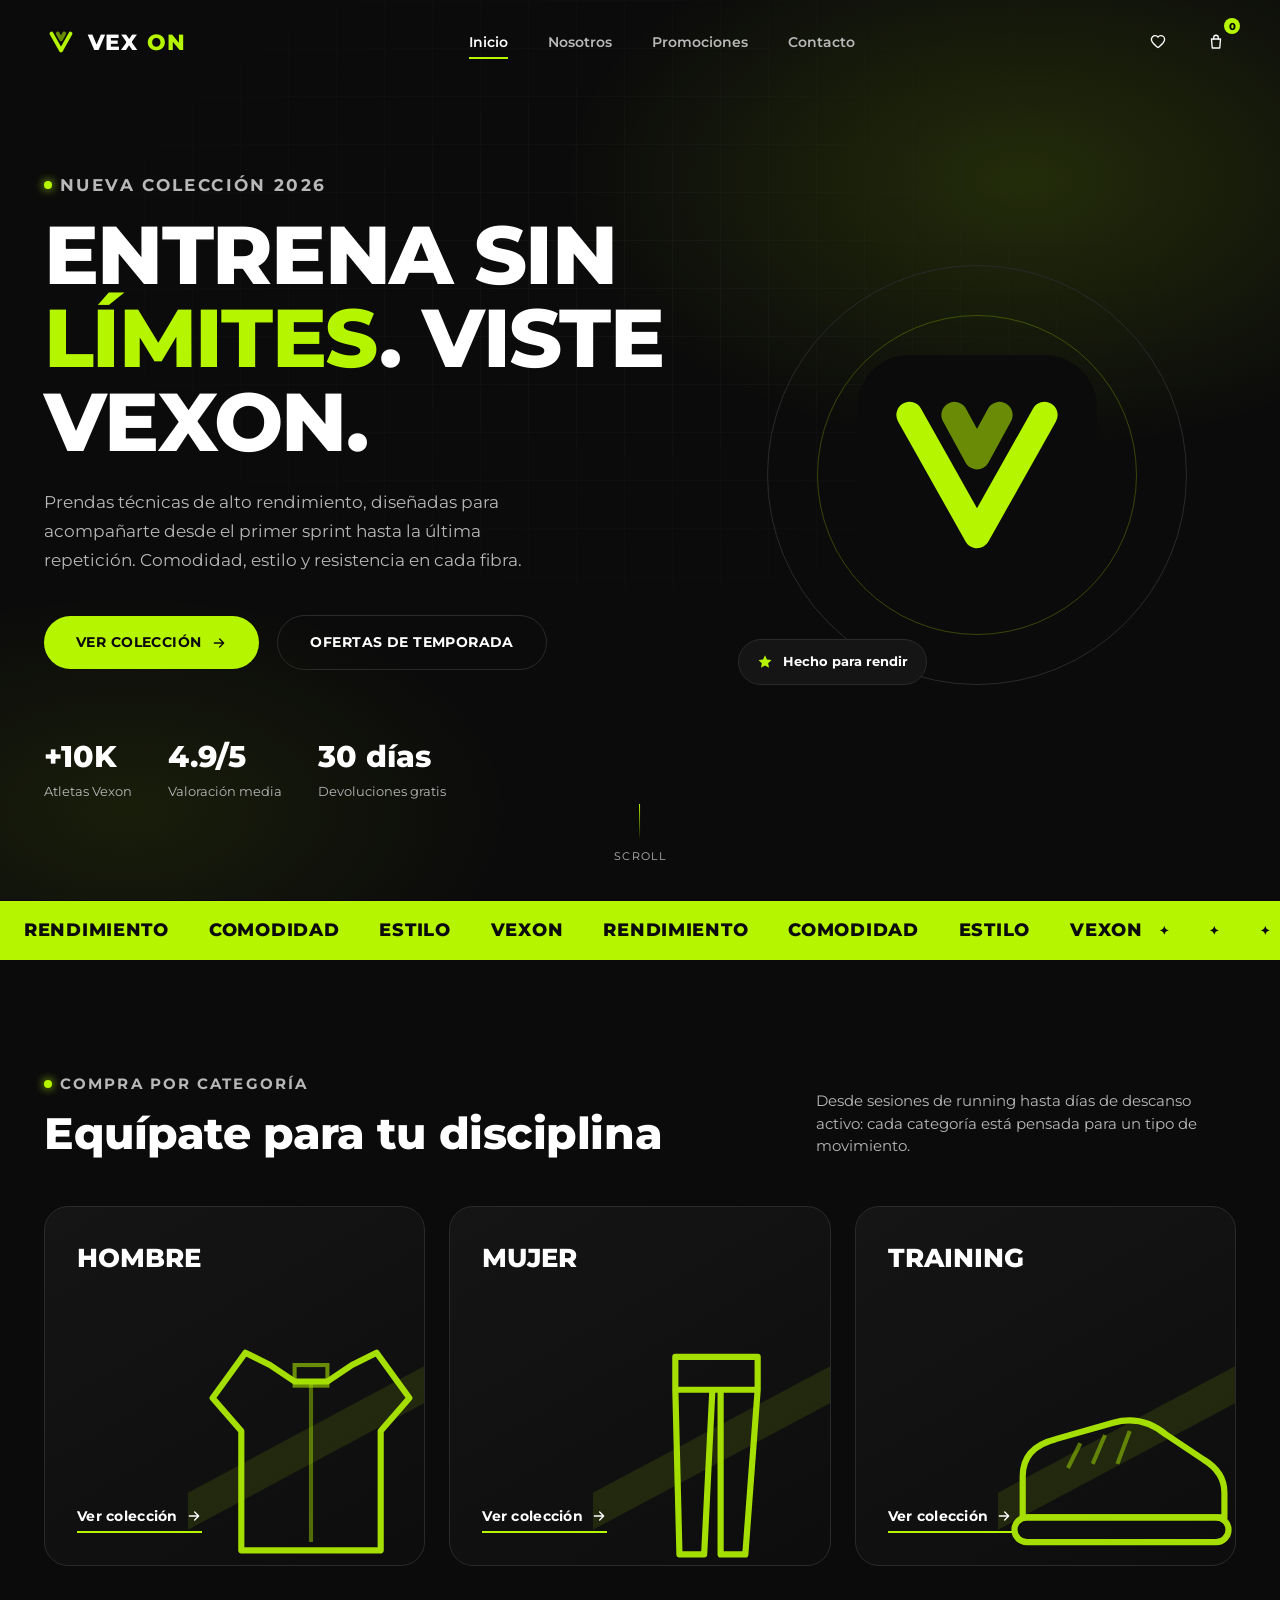
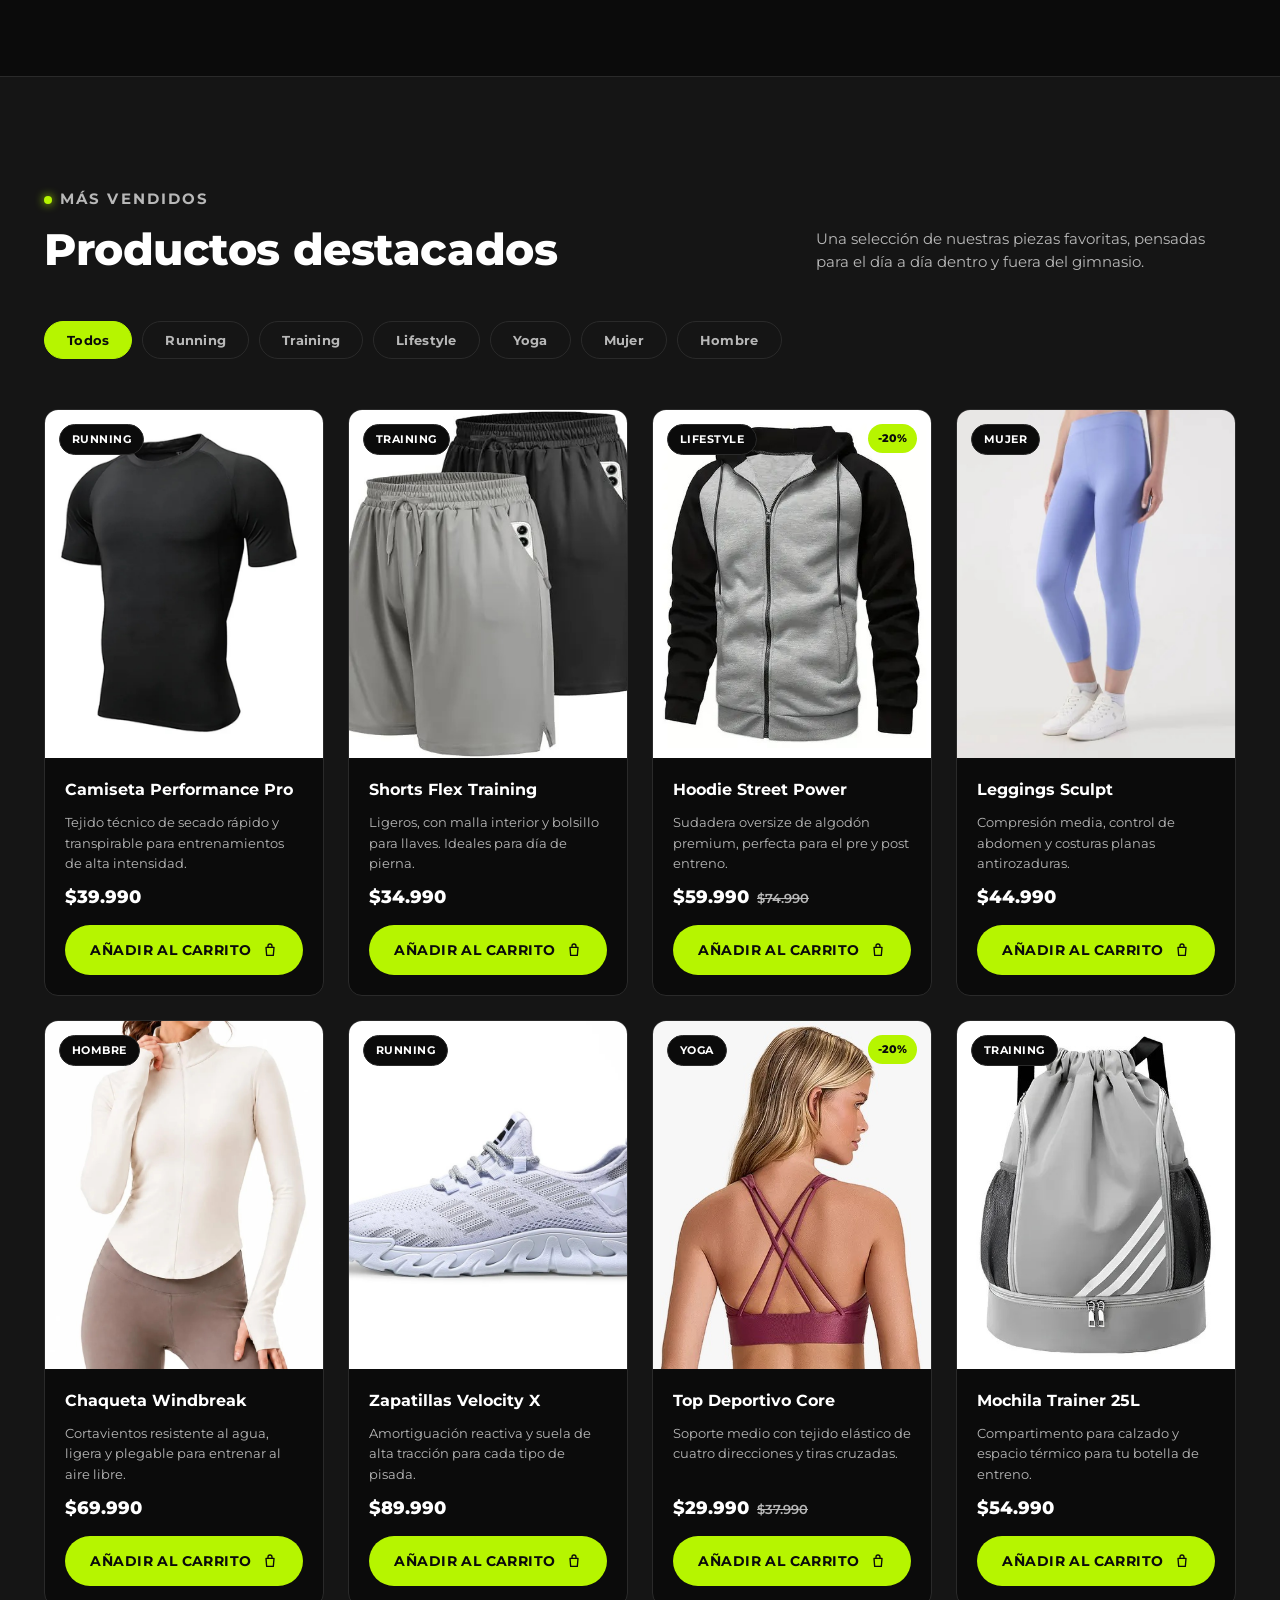
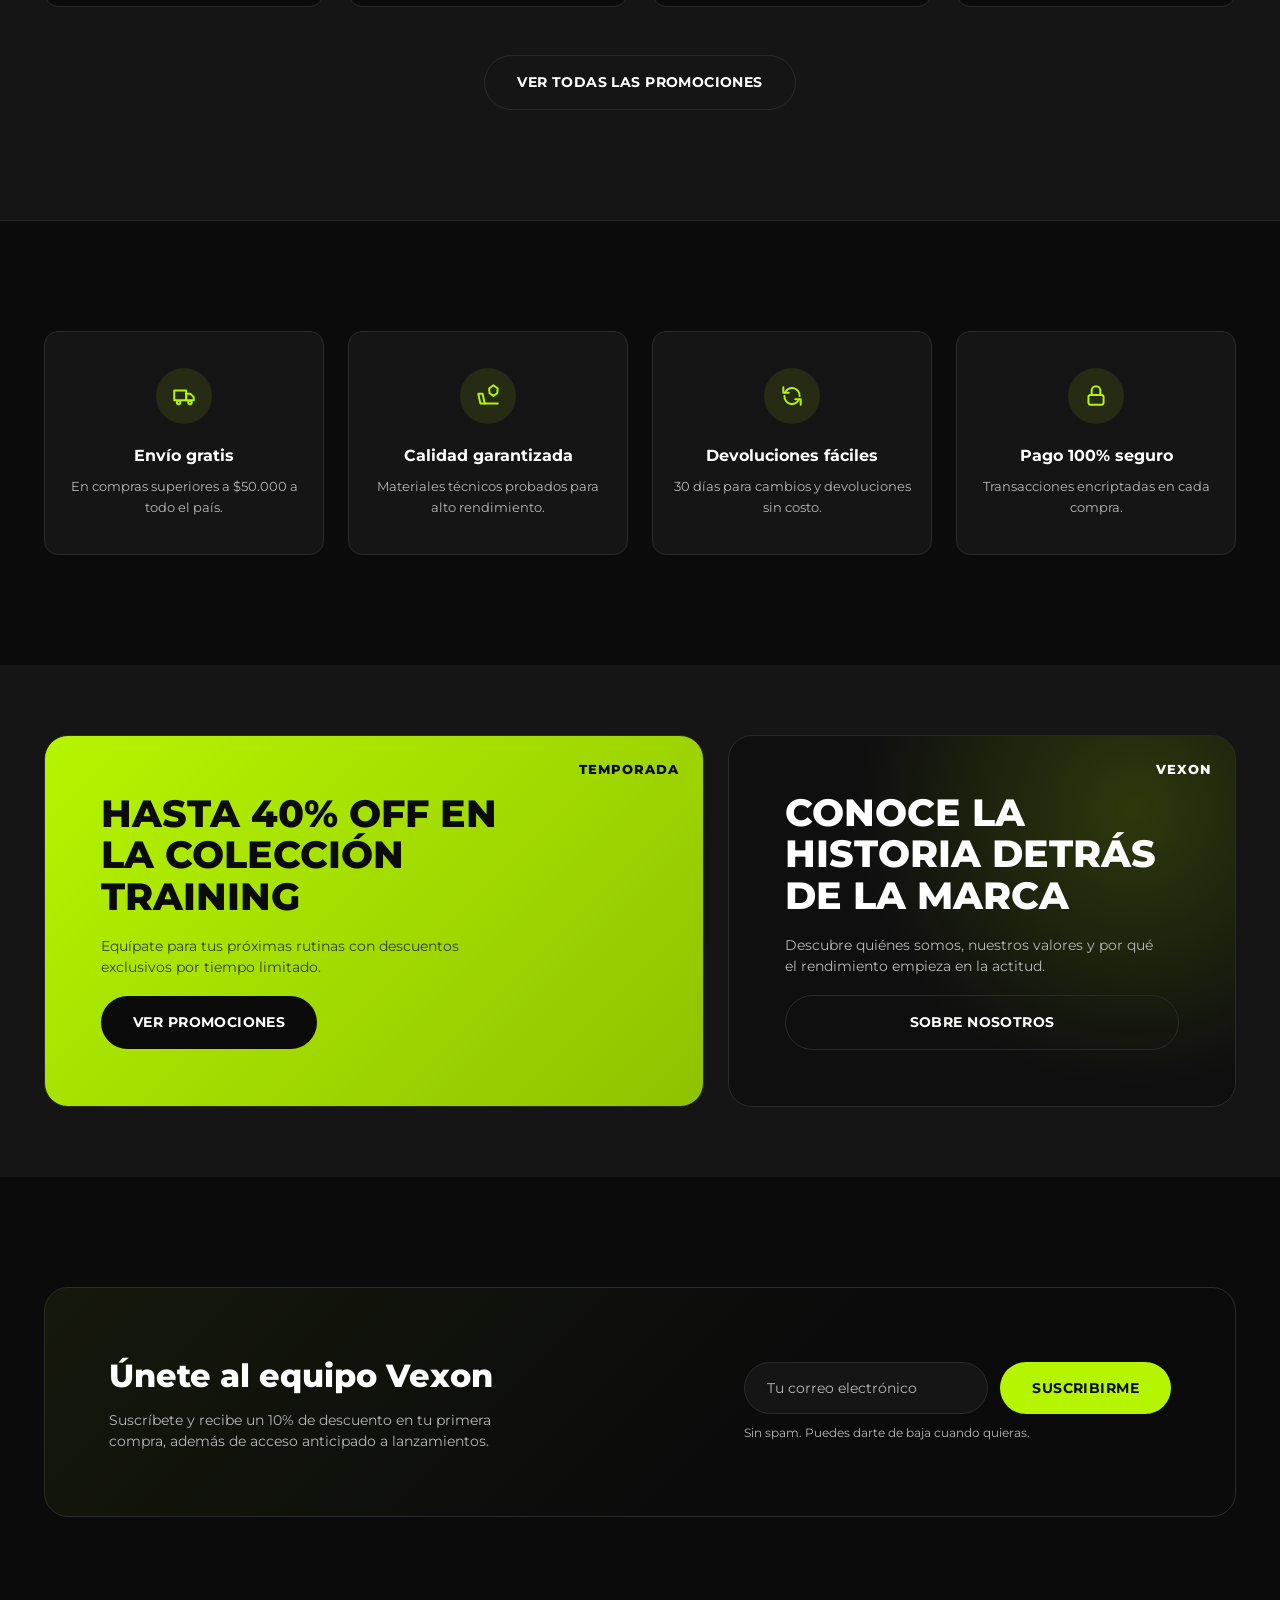
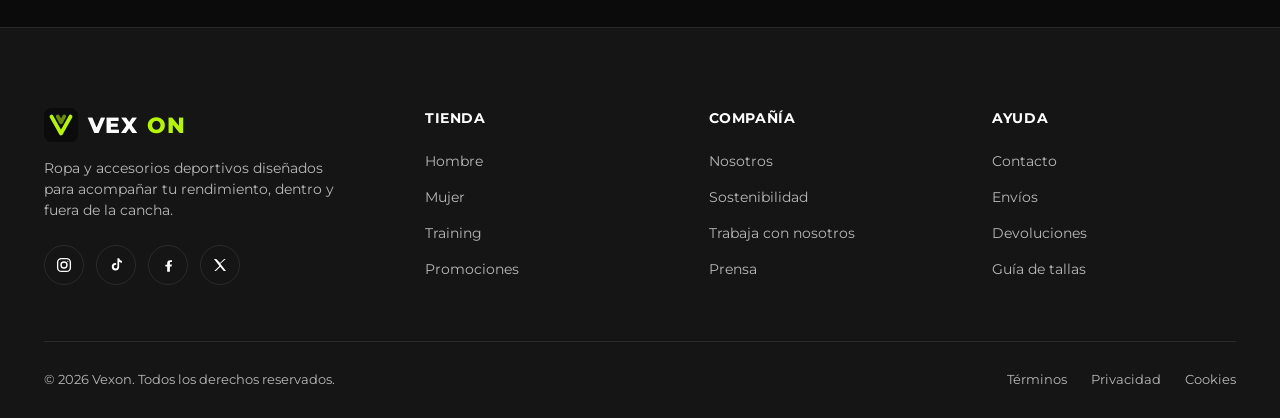
==== commit 7c70b118: "mejroa" ====
--- a/index.html
+++ b/index.html
@@ -12,6 +12,7 @@
   <link href="https://fonts.googleapis.com/css2?family=Montserrat:wght@400;500;600;700;800&display=swap" rel="stylesheet" />
 
   <link rel="stylesheet" href="styles/index.css" />
+  <link rel="stylesheet" href="styles/header.css" />
 </head>
 <body>
 
@@ -178,7 +179,7 @@
           <article class="product-card reveal" data-category="Running">
             <div class="product-media">
               <span class="product-tag">Running</span>
-              <img src="assets/images/product-tshirt.svg" alt="Camiseta Performance Pro" />
+              <img src="assets/images/camisa.jpeg" alt="Camiseta Performance Pro" />
               <button class="product-wishlist" type="button" aria-label="Agregar a favoritos">
                 <svg viewBox="0 0 24 24" fill="none" stroke="currentColor" stroke-width="1.8" stroke-linecap="round" stroke-linejoin="round"><path d="M20.8 8.6c0 4-4.2 6.9-8.3 10.5-.3.3-.7.3-1 0C7.4 15.5 3.2 12.6 3.2 8.6 3.2 5.5 5.6 3.5 8.2 3.5c1.6 0 3 .8 3.8 2 .8-1.2 2.2-2 3.8-2 2.6 0 5 2 5 5.1Z"/></svg>
               </button>
@@ -198,7 +199,7 @@
           <article class="product-card reveal" data-category="Training">
             <div class="product-media">
               <span class="product-tag">Training</span>
-              <img src="assets/images/product-shorts.svg" alt="Shorts Flex Training" />
+              <img src="assets/images/shorts.jpeg" alt="Shorts Flex Training" />
               <button class="product-wishlist" type="button" aria-label="Agregar a favoritos">
                 <svg viewBox="0 0 24 24" fill="none" stroke="currentColor" stroke-width="1.8" stroke-linecap="round" stroke-linejoin="round"><path d="M20.8 8.6c0 4-4.2 6.9-8.3 10.5-.3.3-.7.3-1 0C7.4 15.5 3.2 12.6 3.2 8.6 3.2 5.5 5.6 3.5 8.2 3.5c1.6 0 3 .8 3.8 2 .8-1.2 2.2-2 3.8-2 2.6 0 5 2 5 5.1Z"/></svg>
               </button>
@@ -219,7 +220,7 @@
             <div class="product-media">
               <span class="product-tag">Lifestyle</span>
               <span class="product-discount">-20%</span>
-              <img src="assets/images/product-hoodie.svg" alt="Hoodie Street Power" />
+              <img src="assets/images/sudadera.jpeg" alt="Hoodie Street Power" />
               <button class="product-wishlist" type="button" aria-label="Agregar a favoritos">
                 <svg viewBox="0 0 24 24" fill="none" stroke="currentColor" stroke-width="1.8" stroke-linecap="round" stroke-linejoin="round"><path d="M20.8 8.6c0 4-4.2 6.9-8.3 10.5-.3.3-.7.3-1 0C7.4 15.5 3.2 12.6 3.2 8.6 3.2 5.5 5.6 3.5 8.2 3.5c1.6 0 3 .8 3.8 2 .8-1.2 2.2-2 3.8-2 2.6 0 5 2 5 5.1Z"/></svg>
               </button>
@@ -242,7 +243,7 @@
           <article class="product-card reveal" data-category="Mujer">
             <div class="product-media">
               <span class="product-tag">Mujer</span>
-              <img src="assets/images/product-leggings.svg" alt="Leggings Sculpt" />
+              <img src="assets/images/pants.jpeg" alt="Leggings Sculpt" />
               <button class="product-wishlist" type="button" aria-label="Agregar a favoritos">
                 <svg viewBox="0 0 24 24" fill="none" stroke="currentColor" stroke-width="1.8" stroke-linecap="round" stroke-linejoin="round"><path d="M20.8 8.6c0 4-4.2 6.9-8.3 10.5-.3.3-.7.3-1 0C7.4 15.5 3.2 12.6 3.2 8.6 3.2 5.5 5.6 3.5 8.2 3.5c1.6 0 3 .8 3.8 2 .8-1.2 2.2-2 3.8-2 2.6 0 5 2 5 5.1Z"/></svg>
               </button>
@@ -262,7 +263,7 @@
           <article class="product-card reveal" data-category="Hombre">
             <div class="product-media">
               <span class="product-tag">Hombre</span>
-              <img src="assets/images/product-jacket.svg" alt="Chaqueta Windbreak" />
+              <img src="assets/images/sudadera-mujer.jpeg" alt="Chaqueta Windbreak" />
               <button class="product-wishlist" type="button" aria-label="Agregar a favoritos">
                 <svg viewBox="0 0 24 24" fill="none" stroke="currentColor" stroke-width="1.8" stroke-linecap="round" stroke-linejoin="round"><path d="M20.8 8.6c0 4-4.2 6.9-8.3 10.5-.3.3-.7.3-1 0C7.4 15.5 3.2 12.6 3.2 8.6 3.2 5.5 5.6 3.5 8.2 3.5c1.6 0 3 .8 3.8 2 .8-1.2 2.2-2 3.8-2 2.6 0 5 2 5 5.1Z"/></svg>
               </button>
@@ -282,7 +283,7 @@
           <article class="product-card reveal" data-category="Running">
             <div class="product-media">
               <span class="product-tag">Running</span>
-              <img src="assets/images/product-sneakers.svg" alt="Zapatillas Velocity X" />
+              <img src="assets/images/tenis.jpeg" alt="Zapatillas Velocity X" />
               <button class="product-wishlist" type="button" aria-label="Agregar a favoritos">
                 <svg viewBox="0 0 24 24" fill="none" stroke="currentColor" stroke-width="1.8" stroke-linecap="round" stroke-linejoin="round"><path d="M20.8 8.6c0 4-4.2 6.9-8.3 10.5-.3.3-.7.3-1 0C7.4 15.5 3.2 12.6 3.2 8.6 3.2 5.5 5.6 3.5 8.2 3.5c1.6 0 3 .8 3.8 2 .8-1.2 2.2-2 3.8-2 2.6 0 5 2 5 5.1Z"/></svg>
               </button>
@@ -303,7 +304,7 @@
             <div class="product-media">
               <span class="product-tag">Yoga</span>
               <span class="product-discount">-20%</span>
-              <img src="assets/images/product-top.svg" alt="Top Deportivo Core" />
+              <img src="assets/images/top.jpeg" alt="Top Deportivo Core" />
               <button class="product-wishlist" type="button" aria-label="Agregar a favoritos">
                 <svg viewBox="0 0 24 24" fill="none" stroke="currentColor" stroke-width="1.8" stroke-linecap="round" stroke-linejoin="round"><path d="M20.8 8.6c0 4-4.2 6.9-8.3 10.5-.3.3-.7.3-1 0C7.4 15.5 3.2 12.6 3.2 8.6 3.2 5.5 5.6 3.5 8.2 3.5c1.6 0 3 .8 3.8 2 .8-1.2 2.2-2 3.8-2 2.6 0 5 2 5 5.1Z"/></svg>
               </button>
@@ -326,7 +327,7 @@
           <article class="product-card reveal" data-category="Training">
             <div class="product-media">
               <span class="product-tag">Training</span>
-              <img src="assets/images/product-bag.svg" alt="Mochila Trainer 25L" />
+              <img src="assets/images/mochila.jpeg" alt="Mochila Trainer 25L" />
               <button class="product-wishlist" type="button" aria-label="Agregar a favoritos">
                 <svg viewBox="0 0 24 24" fill="none" stroke="currentColor" stroke-width="1.8" stroke-linecap="round" stroke-linejoin="round"><path d="M20.8 8.6c0 4-4.2 6.9-8.3 10.5-.3.3-.7.3-1 0C7.4 15.5 3.2 12.6 3.2 8.6 3.2 5.5 5.6 3.5 8.2 3.5c1.6 0 3 .8 3.8 2 .8-1.2 2.2-2 3.8-2 2.6 0 5 2 5 5.1Z"/></svg>
               </button>
@@ -499,41 +500,8 @@
     </div>
   </footer>
 
+  <script src="scripts/header.js"></script>
   <script>
-    // ---------- Header: estado al hacer scroll ----------
-    const header = document.getElementById('header');
-    const onScroll = () => {
-      header.classList.toggle('is-scrolled', window.scrollY > 10);
-    };
-    document.addEventListener('scroll', onScroll);
-    onScroll();
-
-    // ---------- Menú móvil ----------
-    const navToggle = document.getElementById('navToggle');
-    const navLinks = document.getElementById('navLinks');
-
-    const closeMenu = () => {
-      navToggle.classList.remove('is-open');
-      navLinks.classList.remove('is-open');
-      navToggle.setAttribute('aria-expanded', 'false');
-      document.body.style.overflow = '';
-    };
-
-    navToggle.addEventListener('click', () => {
-      const isOpen = navLinks.classList.toggle('is-open');
-      navToggle.classList.toggle('is-open', isOpen);
-      navToggle.setAttribute('aria-expanded', String(isOpen));
-      document.body.style.overflow = isOpen ? 'hidden' : '';
-    });
-
-    navLinks.querySelectorAll('a').forEach((link) => {
-      link.addEventListener('click', closeMenu);
-    });
-
-    document.addEventListener('keydown', (e) => {
-      if (e.key === 'Escape') closeMenu();
-    });
-
     // ---------- Animación al hacer scroll (reveal) ----------
     const revealEls = document.querySelectorAll('.reveal');
     if ('IntersectionObserver' in window) {
--- a/styles/index.css
+++ b/styles/index.css
@@ -226,162 +226,6 @@
 }
 
 /* ==========================================================================
-   HEADER / NAV
-   ========================================================================== */
-.header {
-  position: fixed;
-  top: 0;
-  left: 0;
-  width: 100%;
-  z-index: 1000;
-  padding: 22px 0;
-  transition: background var(--transition), padding var(--transition),
-    border-color var(--transition);
-  border-bottom: 1px solid transparent;
-}
-
-.header.is-scrolled {
-  background: rgba(11, 11, 11, 0.85);
-  backdrop-filter: blur(10px);
-  padding: 14px 0;
-  border-color: var(--border);
-}
-
-.nav {
-  display: flex;
-  align-items: center;
-  justify-content: space-between;
-  gap: 24px;
-}
-
-.brand {
-  display: flex;
-  align-items: center;
-  gap: 10px;
-  font-weight: 800;
-  font-size: 22px;
-  letter-spacing: 0.02em;
-  z-index: 1100;
-}
-
-.brand img {
-  width: 34px;
-  height: 34px;
-}
-
-.brand span {
-  color: var(--accent);
-}
-
-.nav-links {
-  display: flex;
-  align-items: center;
-  gap: 40px;
-}
-
-.nav-links a {
-  position: relative;
-  font-size: 14px;
-  font-weight: 600;
-  color: var(--text-secondary);
-  transition: color var(--transition);
-  padding: 6px 0;
-}
-
-.nav-links a::after {
-  content: '';
-  position: absolute;
-  left: 0;
-  bottom: 0;
-  width: 0;
-  height: 2px;
-  background: var(--accent);
-  transition: width var(--transition);
-}
-
-.nav-links a:hover,
-.nav-links a.is-active {
-  color: var(--text-main);
-}
-
-.nav-links a:hover::after,
-.nav-links a.is-active::after {
-  width: 100%;
-}
-
-.nav-actions {
-  display: flex;
-  align-items: center;
-  gap: 18px;
-}
-
-.icon-btn {
-  display: inline-flex;
-  align-items: center;
-  justify-content: center;
-  width: 40px;
-  height: 40px;
-  border-radius: 50%;
-  border: 1px solid var(--border);
-  color: var(--text-main);
-  transition: border-color var(--transition), color var(--transition), background var(--transition);
-  position: relative;
-}
-
-.icon-btn svg {
-  width: 18px;
-  height: 18px;
-}
-
-.icon-btn:hover {
-  border-color: var(--accent);
-  color: var(--accent);
-}
-
-.cart-count {
-  position: absolute;
-  top: -4px;
-  right: -4px;
-  width: 16px;
-  height: 16px;
-  border-radius: 50%;
-  background: var(--accent);
-  color: #0b0b0b;
-  font-size: 10px;
-  font-weight: 800;
-  display: flex;
-  align-items: center;
-  justify-content: center;
-}
-
-.nav-toggle {
-  display: none;
-  width: 40px;
-  height: 40px;
-  align-items: center;
-  justify-content: center;
-  color: var(--text-main);
-  z-index: 1100;
-}
-
-.nav-toggle svg {
-  width: 24px;
-  height: 24px;
-}
-
-.icon-close {
-  display: none;
-}
-
-.nav-toggle.is-open .icon-open {
-  display: none;
-}
-
-.nav-toggle.is-open .icon-close {
-  display: block;
-}
-
-/* ==========================================================================
    HERO
    ========================================================================== */
 .hero {
@@ -734,12 +578,13 @@
   display: flex;
   align-items: center;
   justify-content: center;
-  padding: 30px;
   overflow: hidden;
 }
 
 .product-media img {
-  width: 72%;
+  width: 100%;
+  height: 100%;
+  object-fit: cover;
   transition: transform var(--transition);
 }
 
@@ -1196,32 +1041,6 @@
 }
 
 @media (max-width: 860px) {
-  .nav-links {
-    position: fixed;
-    inset: 0;
-    width: 100%;
-    height: 100vh;
-    background: var(--bg);
-    flex-direction: column;
-    justify-content: center;
-    gap: 36px;
-    transform: translateX(100%);
-    transition: transform 0.4s ease;
-    z-index: 1050;
-  }
-
-  .nav-links.is-open {
-    transform: translateX(0);
-  }
-
-  .nav-links a {
-    font-size: 24px;
-    color: var(--text-main);
-  }
-
-  .nav-toggle {
-    display: flex;
-  }
 
   .category-grid {
     grid-template-columns: 1fr;
--- a/styles/header.css
+++ b/styles/header.css
@@ -0,0 +1,228 @@
+/* ==========================================================================
+   VEXON — header.css
+   Header compartido por todas las páginas
+   ========================================================================== */
+.header {
+  --bg: #0b0b0b;
+  --text-main: #ffffff;
+  --text-secondary: #b8b8b8;
+  --border: #2a2a2a;
+  --accent: #b6f500;
+  --container: 1240px;
+  --transition: 0.3s ease;
+  font-family: 'Montserrat', sans-serif;
+  line-height: 1.5;
+  color: var(--text-main);
+}
+
+.header *,
+.header *::before,
+.header *::after {
+  box-sizing: border-box;
+  margin: 0;
+  padding: 0;
+}
+
+.header a { color: inherit; text-decoration: none; }
+.header svg, .header img { display: block; max-width: 100%; }
+.header button { font-family: inherit; cursor: pointer; border: none; background: none; }
+.header .container { width: 100%; max-width: var(--container); margin: 0 auto; padding: 0 24px; }
+
+/* ==========================================================================
+   HEADER / NAV
+   ========================================================================== */
+.header {
+  position: fixed;
+  top: 0;
+  left: 0;
+  width: 100%;
+  z-index: 1000;
+  padding: 22px 0;
+  transition: background var(--transition), padding var(--transition),
+    border-color var(--transition);
+  border-bottom: 1px solid transparent;
+}
+
+.header.is-scrolled {
+  padding: 14px 0;
+  border-color: var(--border);
+}
+
+.header::before {
+  content: '';
+  position: absolute;
+  inset: 0;
+  z-index: -1;
+  background: rgba(11, 11, 11, 0.85);
+  backdrop-filter: blur(10px);
+  opacity: 0;
+  transition: opacity var(--transition);
+}
+
+.header.is-scrolled::before {
+  opacity: 1;
+}
+
+.nav {
+  display: flex;
+  align-items: center;
+  justify-content: space-between;
+  gap: 24px;
+}
+
+.brand {
+  display: flex;
+  align-items: center;
+  gap: 10px;
+  font-weight: 800;
+  font-size: 22px;
+  letter-spacing: 0.02em;
+  z-index: 1100;
+}
+
+.brand img {
+  width: 34px;
+  height: 34px;
+}
+
+.brand span {
+  color: var(--accent);
+}
+
+.nav-links {
+  display: flex;
+  align-items: center;
+  gap: 40px;
+}
+
+.nav-links a {
+  position: relative;
+  font-size: 14px;
+  font-weight: 600;
+  color: var(--text-secondary);
+  transition: color var(--transition);
+  padding: 6px 0;
+}
+
+.nav-links a::after {
+  content: '';
+  position: absolute;
+  left: 0;
+  bottom: 0;
+  width: 0;
+  height: 2px;
+  background: var(--accent);
+  transition: width var(--transition);
+}
+
+.nav-links a:hover,
+.nav-links a.is-active {
+  color: var(--text-main);
+}
+
+.nav-links a:hover::after,
+.nav-links a.is-active::after {
+  width: 100%;
+}
+
+.nav-actions {
+  display: flex;
+  align-items: center;
+  gap: 18px;
+}
+
+.icon-btn {
+  display: inline-flex;
+  align-items: center;
+  justify-content: center;
+  width: 40px;
+  height: 40px;
+  border-radius: 50%;
+  border: 1px solid var(--border);
+  color: var(--text-main);
+  transition: border-color var(--transition), color var(--transition), background var(--transition);
+  position: relative;
+}
+
+.icon-btn svg {
+  width: 18px;
+  height: 18px;
+}
+
+.icon-btn:hover {
+  border-color: var(--accent);
+  color: var(--accent);
+}
+
+.cart-count {
+  position: absolute;
+  top: -4px;
+  right: -4px;
+  width: 16px;
+  height: 16px;
+  border-radius: 50%;
+  background: var(--accent);
+  color: #0b0b0b;
+  font-size: 10px;
+  font-weight: 800;
+  display: flex;
+  align-items: center;
+  justify-content: center;
+}
+
+.nav-toggle {
+  display: none;
+  width: 40px;
+  height: 40px;
+  align-items: center;
+  justify-content: center;
+  color: var(--text-main);
+  z-index: 1100;
+}
+
+.nav-toggle svg {
+  width: 24px;
+  height: 24px;
+}
+
+.icon-close {
+  display: none;
+}
+
+.nav-toggle.is-open .icon-open {
+  display: none;
+}
+
+.nav-toggle.is-open .icon-close {
+  display: block;
+}
+
+
+@media (max-width: 860px) {
+  .nav-links {
+    position: fixed;
+    inset: 0;
+    width: 100%;
+    height: 100vh;
+    background: var(--bg);
+    flex-direction: column;
+    justify-content: center;
+    gap: 36px;
+    transform: translateX(100%);
+    transition: transform 0.4s ease;
+    z-index: 1050;
+  }
+
+  .nav-links.is-open {
+    transform: translateX(0);
+  }
+
+  .nav-links a {
+    font-size: 24px;
+    color: var(--text-main);
+  }
+
+  .nav-toggle {
+    display: flex;
+  }
+}
